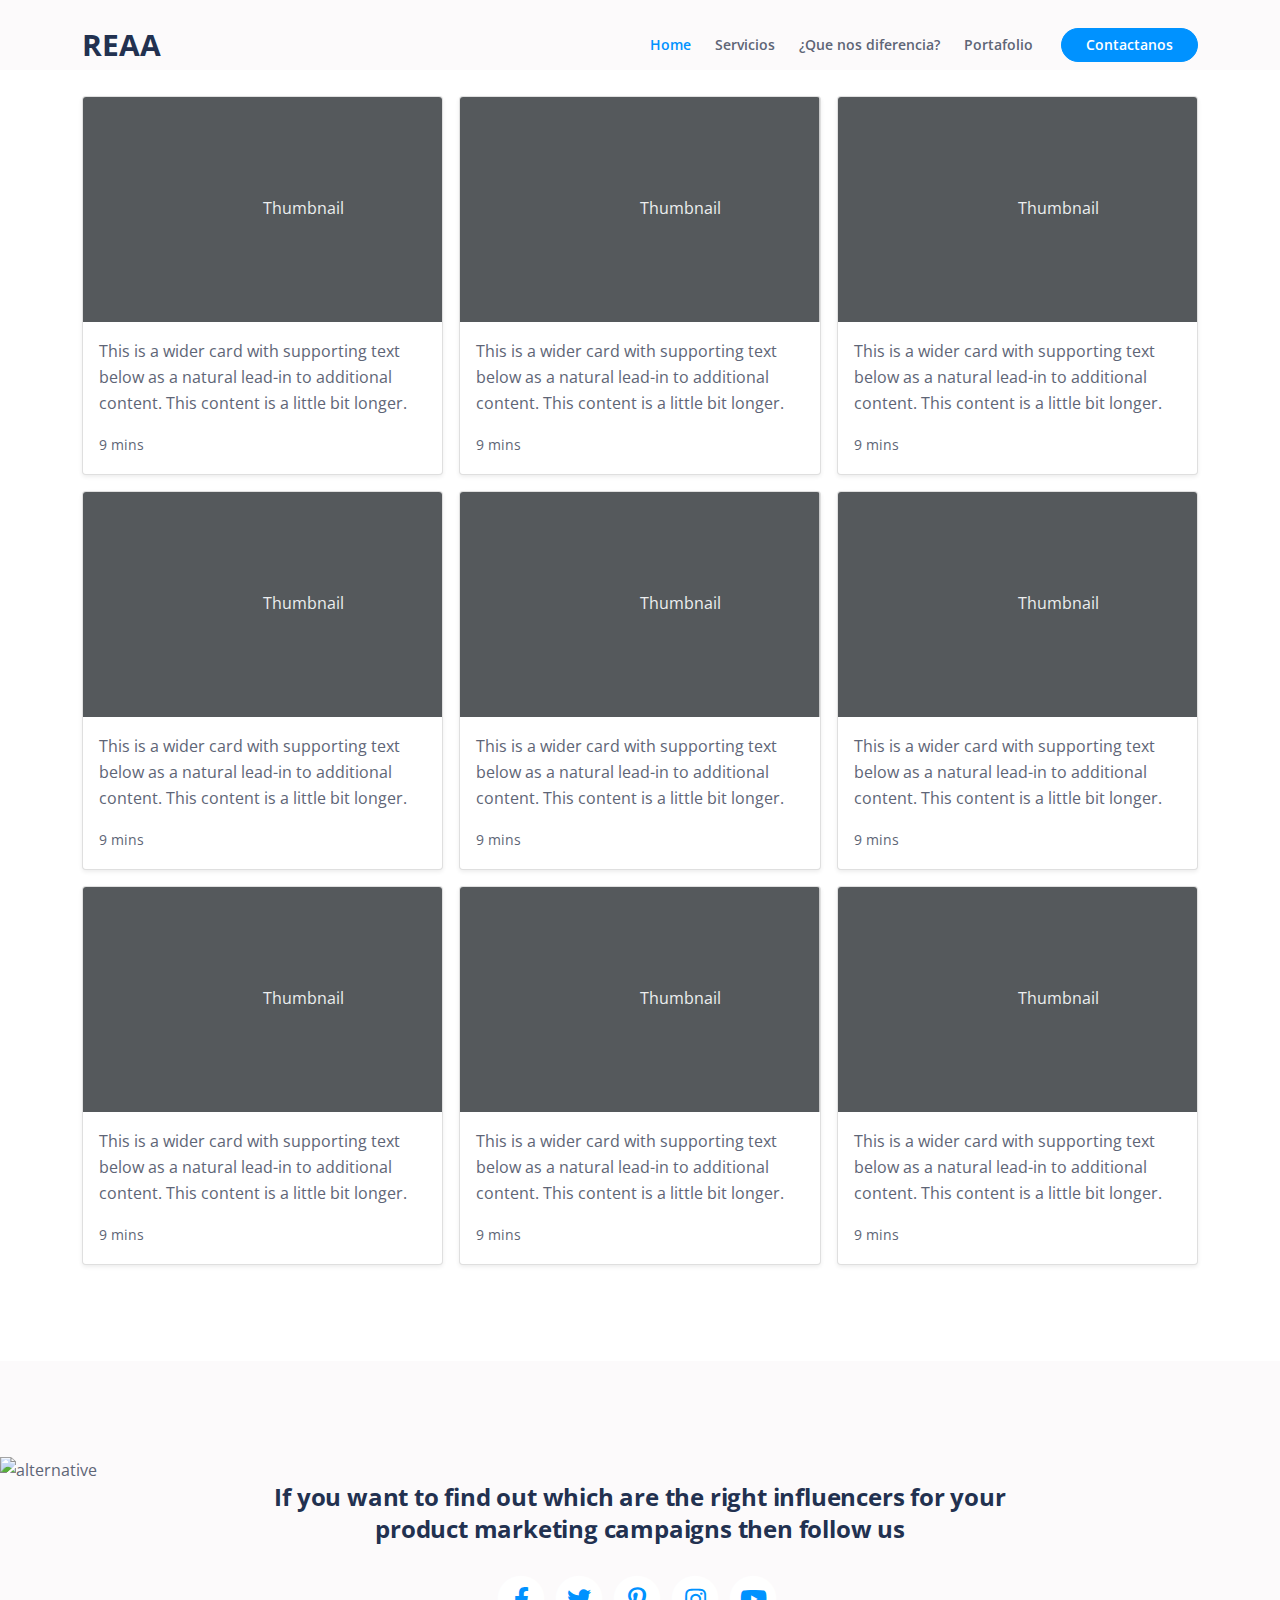
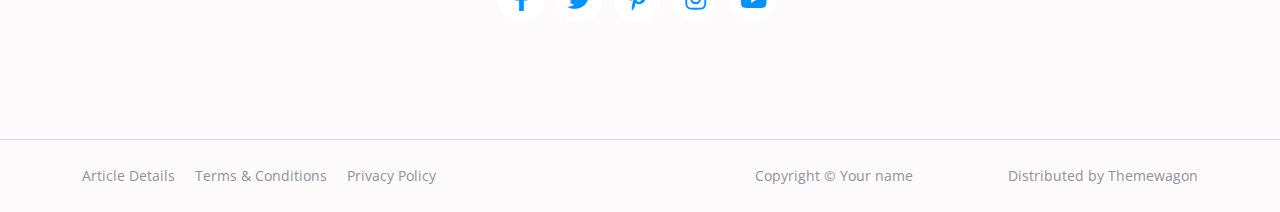
==== portfolio.html @ 1700d458 "Initial commit" ====
<!DOCTYPE html>
<html lang="en">
<head>
    <meta charset="utf-8">
    <meta name="viewport" content="width=device-width, initial-scale=1, shrink-to-fit=no">
    
    <!-- SEO Meta Tags -->
    <meta name="description" content="Your description">
    <meta name="author" content="Your name">

    <!-- OG Meta Tags to improve the way the post looks when you share the page on Facebook, Twitter, LinkedIn -->
	<meta property="og:site_name" content="" /> <!-- website name -->
	<meta property="og:site" content="" /> <!-- website link -->
	<meta property="og:title" content=""/> <!-- title shown in the actual shared post -->
	<meta property="og:description" content="" /> <!-- description shown in the actual shared post -->
	<meta property="og:image" content="" /> <!-- image link, make sure it's jpg -->
	<meta property="og:url" content="" /> <!-- where do you want your post to link to -->
	<meta name="twitter:card" content="summary_large_image"> <!-- to have large image post format in Twitter -->

    <!-- Webpage Title -->
    <title>Article Details - Nubis</title>
    
    <!-- Styles -->
    <link href="https://fonts.googleapis.com/css2?family=Open+Sans:ital,wght@0,400;0,600;0,700;1,400&display=swap" rel="stylesheet">
    <link href="css/bootstrap.min.css" rel="stylesheet">
    <link href="css/fontawesome-all.min.css" rel="stylesheet">
    <link href="css/swiper.css" rel="stylesheet">
	<link href="css/styles.css" rel="stylesheet">
	
	<!-- Favicon  -->
    <link rel="icon" href="images/favicon.png">
</head>
<body>
    
    <!-- Navigation -->
    <nav id="navbarExample" class="navbar navbar-expand-lg fixed-top navbar-light" aria-label="Main navigation">
        <div class="container">

            <!-- Image Logo -->
            <!-- <a class="navbar-brand logo-image" href="index.html"><img src="images/logo.svg" alt="alternative"></a> -->

            <!-- Text Logo - Use this if you don't have a graphic logo -->
             <a class="navbar-brand logo-text" href="index.html">REAA</a> 

            <button class="navbar-toggler p-0 border-0" type="button" id="navbarSideCollapse" aria-label="Toggle navigation">
                <span class="navbar-toggler-icon"></span>
            </button>

            <div class="navbar-collapse offcanvas-collapse" id="navbarsExampleDefault">
                <ul class="navbar-nav ms-auto navbar-nav-scroll">
                    <li class="nav-item">
                        <a class="nav-link active" aria-current="page" href="index.html">Home</a>
                    </li>
                    <li class="nav-item">
                        <a class="nav-link" href="index.html#services">Servicios</a>
                    </li>
                    <li class="nav-item">
                        <a class="nav-link" href="index.html#details">¿Que nos diferencia?</a>
                    </li>
                    <li class="nav-item">
                        <a class="nav-link" href="index.html#features">Portafolio</a>
                    </li>
                    <li class="nav-item dropdown">
                           <!--
                        <a class="nav-link dropdown-toggle" href="#" id="dropdown01" data-bs-toggle="dropdown" aria-expanded="false">Drop</a>
                     
                        <ul class="dropdown-menu" aria-labelledby="dropdown01">
                            <li><a class="dropdown-item" href="article.html">Article Details</a></li>
                            <li><div class="dropdown-divider"></div></li>
                            <li><a class="dropdown-item" href="terms.html">Terms Conditions</a></li>
                            <li><div class="dropdown-divider"></div></li>
                            <li><a class="dropdown-item" href="privacy.html">Privacy Policy</a></li>
                        </ul>
                    -->
                    </li>
                </ul>
                <span class="nav-item">
                    <a class="btn-solid-sm" href="index.html#contact">Contactanos</a>
                </span>
            </div> <!-- end of navbar-collapse -->
        </div> <!-- end of container -->
    </nav> <!-- end of navbar -->
    <!-- end of navigation -->

    <!-- Album Portfolio-->

    <div class="album py-5 my-5 bg-body-tertiary ">
        <div class="container">
    
          <div class="row row-cols-1 row-cols-sm-2 row-cols-md-3 g-3">
            <div class="col">
              <div class="card shadow-sm">
                <svg class="bd-placeholder-img card-img-top" width="100%" height="225" src="" role="img" aria-label="Placeholder: Thumbnail" preserveAspectRatio="xMidYMid slice" focusable="false"><title>Placeholder</title><rect width="100%" height="100%" fill="#55595c"></rect><text x="50%" y="50%" fill="#eceeef" dy=".3em">Thumbnail</text></svg>
                <div class="card-body">
                  <p class="card-text">This is a wider card with supporting text below as a natural lead-in to additional content. This content is a little bit longer.</p>
                  <div class="d-flex justify-content-between align-items-center">
                    <small class="text-body-secondary">9 mins</small>
                  </div>
                </div>
              </div>
            </div>
            <div class="col">
              <div class="card shadow-sm">
                <svg class="bd-placeholder-img card-img-top" width="100%" height="225" xmlns="http://www.w3.org/2000/svg" role="img" aria-label="Placeholder: Thumbnail" preserveAspectRatio="xMidYMid slice" focusable="false"><title>Placeholder</title><rect width="100%" height="100%" fill="#55595c"></rect><text x="50%" y="50%" fill="#eceeef" dy=".3em">Thumbnail</text></svg>
                <div class="card-body">
                  <p class="card-text">This is a wider card with supporting text below as a natural lead-in to additional content. This content is a little bit longer.</p>
                  <div class="d-flex justify-content-between align-items-center">
                 
                    <small class="text-body-secondary">9 mins</small>
                  </div>
                </div>
              </div>
            </div>
            <div class="col">
              <div class="card shadow-sm">
                <svg class="bd-placeholder-img card-img-top" width="100%" height="225" xmlns="http://www.w3.org/2000/svg" role="img" aria-label="Placeholder: Thumbnail" preserveAspectRatio="xMidYMid slice" focusable="false"><title>Placeholder</title><rect width="100%" height="100%" fill="#55595c"></rect><text x="50%" y="50%" fill="#eceeef" dy=".3em">Thumbnail</text></svg>
                <div class="card-body">
                  <p class="card-text">This is a wider card with supporting text below as a natural lead-in to additional content. This content is a little bit longer.</p>
                  <div class="d-flex justify-content-between align-items-center">
                 
                    <small class="text-body-secondary">9 mins</small>
                  </div>
                </div>
              </div>
            </div>
    
            <div class="col">
              <div class="card shadow-sm">
                <svg class="bd-placeholder-img card-img-top" width="100%" height="225" xmlns="http://www.w3.org/2000/svg" role="img" aria-label="Placeholder: Thumbnail" preserveAspectRatio="xMidYMid slice" focusable="false"><title>Placeholder</title><rect width="100%" height="100%" fill="#55595c"></rect><text x="50%" y="50%" fill="#eceeef" dy=".3em">Thumbnail</text></svg>
                <div class="card-body">
                  <p class="card-text">This is a wider card with supporting text below as a natural lead-in to additional content. This content is a little bit longer.</p>
                  <div class="d-flex justify-content-between align-items-center">
                   
                    <small class="text-body-secondary">9 mins</small>
                  </div>
                </div>
              </div>
            </div>
            <div class="col">
              <div class="card shadow-sm">
                <svg class="bd-placeholder-img card-img-top" width="100%" height="225" xmlns="http://www.w3.org/2000/svg" role="img" aria-label="Placeholder: Thumbnail" preserveAspectRatio="xMidYMid slice" focusable="false"><title>Placeholder</title><rect width="100%" height="100%" fill="#55595c"></rect><text x="50%" y="50%" fill="#eceeef" dy=".3em">Thumbnail</text></svg>
                <div class="card-body">
                  <p class="card-text">This is a wider card with supporting text below as a natural lead-in to additional content. This content is a little bit longer.</p>
                  <div class="d-flex justify-content-between align-items-center">
                   
                    <small class="text-body-secondary">9 mins</small>
                  </div>
                </div>
              </div>
            </div>
            <div class="col">
              <div class="card shadow-sm">
                <svg class="bd-placeholder-img card-img-top" width="100%" height="225" xmlns="http://www.w3.org/2000/svg" role="img" aria-label="Placeholder: Thumbnail" preserveAspectRatio="xMidYMid slice" focusable="false"><title>Placeholder</title><rect width="100%" height="100%" fill="#55595c"></rect><text x="50%" y="50%" fill="#eceeef" dy=".3em">Thumbnail</text></svg>
                <div class="card-body">
                  <p class="card-text">This is a wider card with supporting text below as a natural lead-in to additional content. This content is a little bit longer.</p>
                  <div class="d-flex justify-content-between align-items-center">
                  
                    <small class="text-body-secondary">9 mins</small>
                  </div>
                </div>
              </div>
            </div>
    
            <div class="col">
              <div class="card shadow-sm">
                <svg class="bd-placeholder-img card-img-top" width="100%" height="225" xmlns="http://www.w3.org/2000/svg" role="img" aria-label="Placeholder: Thumbnail" preserveAspectRatio="xMidYMid slice" focusable="false"><title>Placeholder</title><rect width="100%" height="100%" fill="#55595c"></rect><text x="50%" y="50%" fill="#eceeef" dy=".3em">Thumbnail</text></svg>
                <div class="card-body">
                  <p class="card-text">This is a wider card with supporting text below as a natural lead-in to additional content. This content is a little bit longer.</p>
                  <div class="d-flex justify-content-between align-items-center">
                   
                    <small class="text-body-secondary">9 mins</small>
                  </div>
                </div>
              </div>
            </div>
            <div class="col">
              <div class="card shadow-sm">
                <svg class="bd-placeholder-img card-img-top" width="100%" height="225" xmlns="http://www.w3.org/2000/svg" role="img" aria-label="Placeholder: Thumbnail" preserveAspectRatio="xMidYMid slice" focusable="false"><title>Placeholder</title><rect width="100%" height="100%" fill="#55595c"></rect><text x="50%" y="50%" fill="#eceeef" dy=".3em">Thumbnail</text></svg>
                <div class="card-body">
                  <p class="card-text">This is a wider card with supporting text below as a natural lead-in to additional content. This content is a little bit longer.</p>
                  <div class="d-flex justify-content-between align-items-center">
                   
                    <small class="text-body-secondary">9 mins</small>
                  </div>
                </div>
              </div>
            </div>
            <div class="col">
              <div class="card shadow-sm">
                <svg class="bd-placeholder-img card-img-top" width="100%" height="225" xmlns="http://www.w3.org/2000/svg" role="img" aria-label="Placeholder: Thumbnail" preserveAspectRatio="xMidYMid slice" focusable="false"><title>Placeholder</title><rect width="100%" height="100%" fill="#55595c"></rect><text x="50%" y="50%" fill="#eceeef" dy=".3em">Thumbnail</text></svg>
                <div class="card-body">
                  <p class="card-text">This is a wider card with supporting text below as a natural lead-in to additional content. This content is a little bit longer.</p>
                  <div class="d-flex justify-content-between align-items-center">
                   
                    <small class="text-body-secondary">9 mins</small>
                  </div>
                </div>
              </div>
            </div>
          </div>
        </div>
      </div>


    <!-- Footer -->
    <div class="footer bg-gray">
        <img class="decoration-circles" src="images/decoration-circles.png" alt="alternative">
        <div class="container">
            <div class="row">
                <div class="col-lg-12">
                    <h4>If you want to find out which are the right influencers for your product marketing campaigns then follow us</h4>
                    <div class="social-container">
                        <span class="fa-stack">
                            <a href="#your-link">
                                <i class="fas fa-circle fa-stack-2x"></i>
                                <i class="fab fa-facebook-f fa-stack-1x"></i>
                            </a>
                        </span>
                        <span class="fa-stack">
                            <a href="#your-link">
                                <i class="fas fa-circle fa-stack-2x"></i>
                                <i class="fab fa-twitter fa-stack-1x"></i>
                            </a>
                        </span>
                        <span class="fa-stack">
                            <a href="#your-link">
                                <i class="fas fa-circle fa-stack-2x"></i>
                                <i class="fab fa-pinterest-p fa-stack-1x"></i>
                            </a>
                        </span>
                        <span class="fa-stack">
                            <a href="#your-link">
                                <i class="fas fa-circle fa-stack-2x"></i>
                                <i class="fab fa-instagram fa-stack-1x"></i>
                            </a>
                        </span>
                        <span class="fa-stack">
                            <a href="#your-link">
                                <i class="fas fa-circle fa-stack-2x"></i>
                                <i class="fab fa-youtube fa-stack-1x"></i>
                            </a>
                        </span>
                    </div> <!-- end of social-container -->
                </div> <!-- end of col -->
            </div> <!-- end of row -->
        </div> <!-- end of container -->
    </div> <!-- end of footer -->  
    <!-- end of footer -->


    <!-- Copyright -->
    <div class="copyright bg-gray">
        <div class="container">
            <div class="row">
                <div class="col-lg-6 col-md-12 col-sm-12">
                    <ul class="list-unstyled li-space-lg p-small">
                        <li><a href="article.html">Article Details</a></li>
                        <li><a href="terms.html">Terms & Conditions</a></li>
                        <li><a href="privacy.html">Privacy Policy</a></li>
                    </ul>
                </div> <!-- end of col -->
                <div class="col-lg-3 col-md-12 col-sm-12">
                    <p class="p-small statement">Copyright © <a href="#">Your name</a></p>
                </div> <!-- end of col -->

                <div class="col-lg-3 col-md-12 col-sm-12">
                    <p class="p-small statement">Distributed by <a href="https://themewagon.com/" target="_blank">Themewagon</a></p>
                </div> <!-- end of col -->
            </div> <!-- enf of row -->
        </div> <!-- end of container -->
    </div> <!-- end of copyright --> 
    <!-- end of copyright -->
    

    <!-- Back To Top Button -->
    <button onclick="topFunction()" id="myBtn">
        <img src="images/up-arrow.png" alt="alternative">
    </button>
    <!-- end of back to top button -->
    	
    <!-- Scripts -->
    <script src="js/bootstrap.min.js"></script> <!-- Bootstrap framework -->
    <script src="js/swiper.min.js"></script> <!-- Swiper for image and text sliders -->
    <script src="js/scripts.js"></script> <!-- Custom scripts -->
</body>
</html>
---- css/styles.css ----
/* Description: Master CSS file */

/*****************************************
Table Of Contents:
- General Styles
- Navigation
- Header
- Services
- Details 1
- Details 2
- Features
- Testimonials
- Customers
- Invitation
- Contact
- Footer
- Copyright
- Back To Top Button
- Extra Pages
- Media Queries
******************************************/

/*****************************************
Colors:
- Backgrounds - light gray #fcfafb
- Buttons, icons - blue #0092ff
- Buttons, icons - red #ef473d
- Headings text - black #223150
- Body text - dark gray #5e6576
******************************************/


/**************************/
/*     General Styles     */
/**************************/
body,
html {
    width: 100%;
	height: 100%;
}

body, p {
	color: #5e6576; 
	font: 400 1rem/1.625rem "Open Sans", sans-serif;
}

h1 {
	color: #223150;
	font-weight: 700;
	font-size: 2.5rem;
	line-height: 3.25rem;
	letter-spacing: -0.4px;
}

h2 {
	color: #223150;
	font-weight: 700;
	font-size: 2rem;
	line-height: 2.5rem;
	letter-spacing: -0.4px;
}

h3 {
	color: #223150;
	font-weight: 700;
	font-size: 1.75rem;
	line-height: 2.25rem;
	letter-spacing: -0.2px;
}

h4 {
	color: #223150;
	font-weight: 700;
	font-size: 1.5rem;
	line-height: 2rem;
	letter-spacing: -0.2px;
}

h5 {
	color: #223150;
	font-weight: 700;
	font-size: 1.25rem;
	line-height: 1.625rem;
}

h6 {
	color: #223150;
	font-weight: 700;
	font-size: 1rem;
	line-height: 1.375rem;
}

.p-large {
	font-size: 1.125rem;
	line-height: 1.75rem;
}

.p-small {
	font-size: 0.875rem;
	line-height: 1.5rem;
}

.testimonial-text {
	font-style: italic;
}

.testimonial-author {
	font-weight: 700;
	font-size: 1.25rem;
	line-height: 1.75rem;
}

.li-space-lg li {
	margin-bottom: 0.5rem;
}

a {
	color: #5e6576;
	text-decoration: underline;
}

a:hover {
	color: #5e6576;
	text-decoration: underline;
}

.no-line {
	text-decoration: none;
}

.no-line:hover {
	text-decoration: none;
}

.read-more {
	font-weight: 600;
	font-size: 0.875rem;
	line-height: 1.5rem;
}

.read-more .fas {
	margin-left: 0.625rem;
	font-size: 1rem;
	vertical-align: -8%;
}

.blue {
	color: #0092ff;
}

.bg-gray {
	background-color: #fcfafb;
}

.section-title {
	margin-bottom: 0.5rem;
	color: #ef473d;
	font-weight: 600;
	font-size: 0.875rem;
}

.btn-solid-reg {
	display: inline-block;
	padding: 1.375rem 2.25rem 1.375rem 2.25rem;
	border: 1px solid #0092ff;
	border-radius: 30px;
	background-color: #0092ff;
	color: #ffffff;
	font-weight: 600;
	font-size: 0.875rem;
	line-height: 0;
	text-decoration: none;
	transition: all 0.2s;
}

.btn-solid-reg:hover {
	background-color: transparent;
	color: #0092ff; /* needs to stay here because of the color property of a tag */
	text-decoration: none;
}

.btn-solid-lg {
	display: inline-block;
	padding: 1.625rem 2.625rem 1.625rem 2.625rem;
	border: 1px solid #0092ff;
	border-radius: 30px;
	background-color: #0092ff;
	color: #ffffff;
	font-weight: 600;
	font-size: 0.875rem;
	line-height: 0;
	text-decoration: none;
	transition: all 0.2s;
}

.btn-solid-lg:hover {
	background-color: transparent;
	color: #0092ff; /* needs to stay here because of the color property of a tag */
	text-decoration: none;
}

.btn-solid-sm {
	display: inline-block;
	padding: 1rem 1.5rem 1rem 1.5rem;
	border: 1px solid #0092ff;
	border-radius: 30px;
	background-color: #0092ff;
	color: #ffffff;
	font-weight: 600;
	font-size: 0.875rem;
	line-height: 0;
	text-decoration: none;
	transition: all 0.2s;
}

.btn-solid-sm:hover {
	background-color: transparent;
	color: #0092ff; /* needs to stay here because of the color property of a tag */
	text-decoration: none;
}

.btn-outline-reg {
	display: inline-block;
	padding: 1.375rem 2.25rem 1.375rem 2.25rem;
	border: 1px solid #ef473d;
	border-radius: 30px;
	background-color: transparent;
	color: #ef473d;
	font-weight: 600;
	font-size: 0.875rem;
	line-height: 0;
	text-decoration: none;
	transition: all 0.2s;
}

.btn-outline-reg:hover {
	background-color: #ef473d;
	color: #ffffff;
	text-decoration: none;
}

.btn-outline-lg {
	display: inline-block;
	padding: 1.625rem 2.625rem 1.625rem 2.625rem;
	border: 1px solid #ef473d;
	border-radius: 30px;
	background-color: transparent;
	color: #ef473d;
	font-weight: 600;
	font-size: 0.875rem;
	line-height: 0;
	text-decoration: none;
	transition: all 0.2s;
}

.btn-outline-lg:hover {
	background-color: #ef473d;
	color: #ffffff;
	text-decoration: none;
}

.btn-outline-sm {
	display: inline-block;
	padding: 1rem 1.5rem 1rem 1.5rem;
	border: 1px solid #ef473d;
	border-radius: 30px;
	background-color: transparent;
	color: #ef473d;
	font-weight: 600;
	font-size: 0.875rem;
	line-height: 0;
	text-decoration: none;
	transition: all 0.2s;
}

.btn-outline-sm:hover {
	background-color: #ef473d;
	color: #ffffff;
	text-decoration: none;
}

.form-group {
	position: relative;
	margin-bottom: 1.25rem;
}

.form-control-input,
.form-control-textarea {
	width: 100%;
	padding-top: 0.875rem;
	padding-bottom: 0.875rem;
	padding-left: 1.5rem;
	border: 1px solid #cbcbd1;
	border-radius: 8px;
	background-color: #ffffff;
	font-size: 0.875rem;
	line-height: 1.5rem;
	-webkit-appearance: none; /* removes inner shadow on form inputs on ios safari */
}

.form-control-textarea {
	display: block;
	height: 14rem; /* used instead of html rows to normalize height between Chrome and IE/FF */
}

.form-control-input:focus,
.form-control-textarea:focus {
	border: 1px solid #a1a1a1;
	outline: none; /* Removes blue border on focus */
}

.form-control-input:hover,
.form-control-textarea:hover {
	border: 1px solid #a1a1a1;
}

.form-control-submit-button {
	display: inline-block;
	width: 100%;
	height: 3.25rem;
	border: 1px solid #0092ff;
	border-radius: 30px;
	background-color: #0092ff;
	color: #ffffff;
	font-weight: 600;
	font-size: 0.875rem;
	line-height: 0;
	cursor: pointer;
	transition: all 0.2s;
}

.form-control-submit-button:hover {
	border: 1px solid #0092ff;
	background-color: transparent;
	color: #0092ff;
}


/**********************/
/*     Navigation     */
/**********************/
.navbar {
	background-color: #fcfafb;
	font-weight: 600;
	font-size: 0.875rem;
	line-height: 0.875rem;
	box-shadow: 0 1px 6px 0 rgba(0, 0, 0, 0.05);
}

.navbar .navbar-brand {
	padding-top: 0.25rem;
	padding-bottom: 0.25rem;
}

.navbar .logo-image img {
    width: 126px;
	height: 32px;
}

.navbar .logo-text {
	color: #223150;
	font-weight: 700;
	font-size: 1.875rem;
	line-height: 1rem;
	text-decoration: none;
}

.offcanvas-collapse {
	position: fixed;
	top: 3.25rem; /* adjusts the height between the top of the page and the offcanvas menu */
	bottom: 0;
	left: 100%;
	width: 100%;
	padding-right: 1rem;
	padding-left: 1rem;
	overflow-y: auto;
	visibility: hidden;
	background-color: #fcfafb;
	transition: visibility .3s ease-in-out, -webkit-transform .3s ease-in-out;
	transition: transform .3s ease-in-out, visibility .3s ease-in-out;
	transition: transform .3s ease-in-out, visibility .3s ease-in-out, -webkit-transform .3s ease-in-out;
}

.offcanvas-collapse.open {
	visibility: visible;
	-webkit-transform: translateX(-100%);
	transform: translateX(-100%);
}

.navbar .navbar-nav {
	margin-top: 0.75rem;
	margin-bottom: 0.5rem;
}

.navbar .nav-item .nav-link {
	padding-top: 0.625rem;
	padding-bottom: 0.625rem;
	color: #5e6576;
	text-decoration: none;
	transition: all 0.2s ease;
}

.navbar .nav-item.dropdown.show .nav-link,
.navbar .nav-item .nav-link:hover,
.navbar .nav-item .nav-link.active {
	color: #0092ff;
}

/* Dropdown Menu */
.navbar .dropdown .dropdown-menu {
	animation: fadeDropdown 0.2s; /* required for the fade animation */
}

@keyframes fadeDropdown {
    0% {
        opacity: 0;
    }

    100% {
        opacity: 1;
	}
}

.navbar .dropdown-menu {
	margin-top: 0.25rem;
	margin-bottom: 0.25rem;
	border: none;
	background-color: #fcfafb;
}

.navbar .dropdown-item {
	padding-top: 0.625rem;
	padding-bottom: 0.625rem;
	color: #5e6576;
	font-weight: 600;
	font-size: 0.875rem;
	line-height: 0.875rem;
	text-decoration: none;
}

.navbar .dropdown-item:hover {
	background-color: #fcfafb;
	color: #0092ff;
}

.navbar .dropdown-divider {
	width: 100%;
	height: 1px;
	margin: 0.5rem auto 0.5rem auto;
	border: none;
	background-color: #d1d1d1;
}
/* end of dropdown menu */

.navbar .navbar-toggler {
	padding: 0;
	border: none;
	font-size: 1.25rem;
}


/******************/
/*     Header     */
/******************/
.header {
	padding-top: 8rem;
	padding-bottom: 4em;
	background: url('../images/header-background.jpg') center center no-repeat;
	background-size: cover;
	text-align: center;
}

.header .h1-large {
	margin-bottom: 1.75rem;
}

.header .p-large {
	margin-bottom: 2.25rem;
}

.header .image-container {
	margin-top: 5rem;
}


/********************/
/*     Services     */
/********************/
.cards-1 {
	padding-top: 5rem;
	padding-bottom: 2.25em;
}

.cards-1 h2 {
	margin-bottom: 3.5rem;
}

.cards-1 .card {
	margin-bottom: 5rem;
	border: none;
	background-color: transparent;
}

.cards-1 .card-icon {
	width: 66px;
	height: 66px;
	margin-bottom: 1.875rem;
	border-radius: 8px;
	background-color: #ddedfb;
	text-align: center;
}

.cards-1 .card-icon .fas,
.cards-1 .card-icon .far {
	color: #0092ff;
	font-size: 2rem;
	line-height: 66px;
}

.cards-1 .card-icon.red {
	background-color: #fbe4e4;
}

.cards-1 .card-icon.red .fas,
.cards-1 .card-icon.red .far {
	color: #ef473d;
}

.cards-1 .card-icon.green {
	background-color: #e0f4ea;
}

.cards-1 .card-icon.green .fas,
.cards-1 .card-icon.green .far {
	color: #16c66d;
}

.cards-1 .card-body {
	padding: 0;
}

.cards-1 .card-title {
	margin-bottom: 1.125rem;
}

.cards-1 .card-body p {
	margin-bottom: 1.125rem;
}

.cards-1 .read-more {
	color: #223150;
}

.cards-1 .read-more .fas {
	color: #223150;
}


/*********************/
/*     Details 1     */
/*********************/
.basic-1 {
	padding-top: 2.25rem;
	padding-bottom: 4.75rem;
	background: linear-gradient(rgb(252, 250, 251), rgb(255, 255, 255));
}

.basic-1 .image-container {
	margin-bottom: 4rem;
}

.basic-1 h2 {
	margin-bottom: 1.75rem;
}

.basic-1 p {
	margin-bottom: 2rem;
}


/*********************/
/*     Details 2     */
/*********************/
.basic-2 {
	padding-top: 4.5rem;
	padding-bottom: 9.5rem;
	background: url('../images/details-2-background.jpg') center center no-repeat;
	background-size: cover;
}

.basic-2 .text-container {
	margin-bottom: 4rem;
}

.basic-2 h2 {
	margin-bottom: 1.75rem;
}

.basic-2 p {
	margin-bottom: 2rem;
}


/********************/
/*     Features     */
/********************/
.accordion-1 {
	padding-top: 9.25rem;
	padding-bottom: 9.75rem;
	background: url('../images/features-background.jpg') center center no-repeat;
	background-size: cover;
}

.accordion-1 .h2-heading {
	margin-bottom: 1rem;
	color: #ffffff;
	text-align: center;
}

.accordion-1 .p-heading {
	margin-bottom: 4rem;
	color: #ffffff;
	text-align: center;
}

.accordion-1 .accordion {
	margin-bottom: 5rem;
}

.accordion-1 .accordion-item {
	margin-bottom: 2.5rem;
	border: none;
	border-radius: 0;
	background-color: transparent;
}

.accordion-1 .accordion-item:last-of-type {
	margin-bottom: 0;
}

.accordion-1 .accordion-icon {
	position: absolute;
	width: 44px;
	height: 44px;
	border-radius: 4px;
	text-align: center;
	background-color: #14be9f;
}

.accordion-1 .accordion-icon.blue {
	background-color: #1d79fb;
}

.accordion-1 .accordion-icon.purple {
	background-color: #dc63ff;
}

.accordion-1 .accordion-icon.orange {
	background-color: #ff6c02;
}

.accordion-1 .accordion-icon .fas {
	color: #ffffff;
	font-size: 1.25rem;
	line-height: 44px;
}

.accordion-1 .accordion-header {
	margin-left: 4.125rem;
	padding: 0.5rem 0 0.5rem 0;
	border: none;
	background-color: transparent;
}

.accordion-1 .accordion-header button {
	padding: 0;
	border: none;
	background-color: transparent;
	color: #ffffff;
	box-shadow: none;
	font-weight: 700;
	font-size: 1.25rem;
	line-height: 1.625rem;
	letter-spacing: -0.4px;
	text-align: left;
}

.accordion-1 .accordion-header button:after {
	display: none;
}

.accordion-1 .accordion-body {
	margin-left: 4.125rem;
	padding: 0.375rem 0 0 0;
	color: #ffffff;
}


/************************/
/*     Testimonials     */
/************************/
.cards-2 {
	padding-top: 9.5rem;
	padding-bottom: 2.25rem;
	text-align: center;
}

.cards-2 .h2-heading {
	margin-bottom: 3.75rem;
}

.cards-2 .card {
	position: relative;
	margin-bottom: 5rem;
	border-radius: 10px;
	box-shadow: 0 4px 20px -1px rgba(0, 0, 0, 0.1);
}

.cards-2 .card .quotes {
	position: absolute;
	top: -15px;
	right: 0;
	left: 0;
	width: 48px;
	margin-right: auto;
	margin-left: auto;
}

.cards-2 .card-body {
	padding: 3.5rem 2rem 3.125rem 2rem;
}

.cards-2 .testimonial-author {
	margin-bottom: 0.125rem;
	color: #223150;
}

.cards-2 .occupation {
	font-size: 0.875rem;
	line-height: 1.5rem;
}

.cards-2 .card .gradient-floor {
	position: absolute;
	bottom: 0;
	left: 0;
	height: 10px;
	width: 100%;
	border-bottom-left-radius: 10px;
	border-bottom-right-radius: 10px;
}

.cards-2 .card .gradient-floor.red-to-blue {
	background: linear-gradient(to right, #ef3d91, #0092ff);
}

.cards-2 .card .gradient-floor.blue-to-purple {
	background: linear-gradient(to right, #0092ff, #637eff);
}

.cards-2 .card .gradient-floor.purple-to-green {
	background: linear-gradient(to right, #637eff, #16c66d);
}


/********************/
/*    Customers     */
/********************/
.slider-1 {
	padding-top: 2rem;
	padding-bottom: 3.75rem;
	background: linear-gradient(rgb(252, 250, 251), rgb(255, 255, 255));
	text-align: center;
}

.slider-1 h4 {
	margin-bottom: 0.25rem;
}

.slider-1 .section-divider {
	margin-bottom: 1rem;
}

.slider-1 .slider-container {
	margin-bottom: 0.5rem;
	padding: 1rem 0;
}


/**********************/
/*     Invitation     */
/**********************/
.basic-3 {
	padding-top: 4rem;
	background-size: cover;
	text-align: center;
}

.basic-3 .text-container {
	padding: 5rem 1.5rem 5.5rem 1.5rem;
	border-radius: 28px;
	background: url('../images/invitation-background.jpg') center center no-repeat;
	background-size: cover;
}

.basic-3 h2 {
	margin-bottom: 1rem;
	color: #ffffff;
}

.basic-3 .p-large {
	margin-bottom: 2.75rem;
	color: #ffffff;
}

.basic-3 .btn-solid-lg {
	border-color: #16c66d;
	background-color: #16c66d;
}

.basic-3 .btn-solid-lg:hover {
	border-color: #ffffff;
	background-color: transparent;
	color: #ffffff;
}


/*******************/
/*     Contact     */
/*******************/
.form-1 {
	padding-top: 9.5rem;
	padding-bottom: 8.75rem;
}

.form-1 .text-container {
	margin-bottom: 4rem;
}

.form-1 .section-divider {
	margin-bottom: 1rem;
}

.form-1 h2 {
	margin-bottom: 1.75rem;
}

.form-1 .list-unstyled .fas {
	font-size: 0.375rem;
	line-height: 1.625rem;
}

.form-1 .list-unstyled .flex-grow-1 {
	margin-left: 0.5rem;
}


/******************/
/*     Footer     */
/******************/
.footer {
	position: relative;
	padding-top: 7.5rem;
	padding-bottom: 6rem;
	text-align: center;
}

.footer .decoration-circles {
	position: absolute;
	top: 96px;
	left: -60px;
}

.footer div[class*="col"] {  
	/* selects all elements which have classes starting with col */
	/* needed so that the absolute positioned decoration stays behind */
	position: relative;
}

.footer a {
	color: #223150;
	text-decoration: none;
}

.footer h4 {
	margin-bottom: 1.875rem;
}

.footer .fa-stack {
	width: 2em;
	margin-bottom: 1.25rem;
	margin-right: 0.375rem;
	font-size: 1.5rem;
}

.footer .fa-stack .fa-stack-1x {
    color: #0092ff;
	transition: all 0.2s ease;
}

.footer .fa-stack .fa-stack-2x {
	color: #ffffff;
	transition: all 0.2s ease;
}

.footer .fa-stack:hover .fa-stack-1x {
	color: #ffffff;
}

.footer .fa-stack:hover .fa-stack-2x {
    color: #0092ff;
}


/*********************/
/*     Copyright     */
/*********************/
.copyright {
	padding-top: 1.5rem;
	border-top: 1px solid #d0dae2;
	text-align: center;
}

.copyright a {
	text-decoration: none;
}

.copyright .list-unstyled,
.copyright .statement {
	opacity: 0.7;
}


/******************************/
/*     Back To Top Button     */
/******************************/
#myBtn {
	position: fixed; 
  	z-index: 99; 
	bottom: 20px; 
	right: 20px; 
	display: none; 
	width: 52px;
	height: 52px;
	border: none; 
	border-radius: 50%; 
	outline: none; 
	background-color: #44434a; 
	cursor: pointer; 
}

#myBtn:hover {
	background-color: #1d1d21;
}

#myBtn img {
	margin-bottom: 0.25rem;
	width: 18px;
}


/***********************/
/*     Extra Pages     */
/***********************/
.ex-header {
	padding-top: 9rem;
	padding-bottom: 5rem;
	background-color: #fcfafb;
}

.ex-basic-1 .list-unstyled .fas {
	font-size: 0.375rem;
	line-height: 1.625rem;
}

.ex-basic-1 .list-unstyled .flex-grow-1 {
	margin-left: 0.5rem;
}

.ex-basic-1 .text-box {
	padding: 1.25rem 1.25rem 0.5rem 1.25rem;
	background-color: #fcfafb;
}

.ex-cards-1 .card {
	border: none;
	background-color: transparent;
}

.ex-cards-1 .card .fa-stack {
	width: 2em;
	font-size: 1.125rem;
}

.ex-cards-1 .card .fa-stack-2x {
	color: #0092ff;
}

.ex-cards-1 .card .fa-stack-1x {
	width: 2em;
	color: #ffffff;
	font-weight: 700;
	line-height: 2.125rem;
}

.ex-cards-1 .card .list-unstyled .flex-grow-1 {
	margin-left: 2.25rem;
}

.ex-cards-1 .card .list-unstyled .flex-grow-1 h5 {
	margin-top: 0.125rem;
	margin-bottom: 0.5rem;
}


/*************************/
/*     Media Queries     */
/*************************/	
/* Min-width 768px */
@media (min-width: 768px) {

	/* Header */
	.header {
		padding-top: 9rem;
		padding-bottom: 5em;
	}

	.header .h1-large {
		font-size: 3.25rem;
		line-height: 3.75rem;
	}
	/* end of header */


	/* Statistics */
	.counter .counter-cell {
		display: inline-block;
		margin-right: 1.5rem;
		margin-left: 1.5rem;
		vertical-align: top;
	}
	/* end of statistics */


	/* Extra Pages */
	.ex-basic-1 .text-box {
		padding: 1.75rem 2rem 0.875rem 2rem;
	}
	/* end of extra pages */
}
/* end of min-width 768px */


/* Min-width 992px */
@media (min-width: 992px) {
	
	/* General Styles */
	.h2-heading {
		width: 35.25rem;
		margin-right: auto;
		margin-left: auto;
	}

	.p-heading {
		width: 46rem;
		margin-right: auto;
		margin-left: auto;
	}
	/* end of general styles */


	/* Navigation */
	.navbar {
		padding-top: 1.75rem;
		background-color: #fcfafb;
		box-shadow: none;
		transition: all 0.2s;
	}

	.navbar.top-nav-collapse {
		padding-top: 0.5rem;
		padding-bottom: 0.5rem;
		background-color: #fcfafb;
		box-shadow: 0 3px 6px 0 rgba(0, 0, 0, 0.05);
	}

	.offcanvas-collapse {
		position: static;
		top: auto;
		bottom: auto;
		left: auto;
		width: auto;
		padding-right: 0;
		padding-left: 0;
		background-color: transparent;
		overflow-y: visible;
		visibility: visible;
	}

	.offcanvas-collapse.open {
		-webkit-transform: none;
		transform: none;
	}

	.navbar .navbar-nav {
		margin-top: 0;
		margin-bottom: 0;
	}
	
	.navbar .nav-item .nav-link {
		padding-right: 0.75rem;
		padding-left: 0.75rem;
	}

	.navbar .dropdown-menu {
		padding-top: 0.75rem;
		padding-bottom: 0.75rem;
		box-shadow: 0 3px 3px 1px rgba(0, 0, 0, 0.08);
	}

	.navbar .dropdown-divider {
		width: 90%;
	}

	.navbar .nav-item .btn-solid-sm {
		margin-top: 0;
		margin-left: 1rem;
	}
	/* end of navigation */


	/* Header */
	.header {
		text-align: left;
	}

	.header .text-container {
		margin-top: 4rem;
	}

	.header .image-container {
		margin-top: 0;
	}

	.header .btn-solid-lg,
	.header .btn-outline-lg {
		margin-right: 0;
		margin-left: 0;
	}
	
	.header .btn-solid-lg {
		margin-right: 0.5rem;
	}
	/* end of header */


	/* Services */
	.cards-1 .card {
		display: inline-block;
		width: 286px;
		vertical-align: top;
	}
	
	.cards-1 .card:nth-of-type(3n+2) {
		margin-right: 2rem;
		margin-left: 2rem;
	}
	/* end of services */


	/* Details 1 */
	.basic-1 .image-container {
		margin-bottom: 0;
	}

	.basic-1 .text-container {
		margin-top: 2rem;
	}
	/* end of details 1 */
	
	
	/* Details 2 */
	.basic-2 .text-container {
		margin-top: 3rem;
		margin-bottom: 0;
	}
	/* end of details 2 */


	/* Testimonials */
	.cards-2 .card {
		display: inline-block;
		width: 298px;
		vertical-align: top;
	}
	
	.cards-2 .card:nth-of-type(3n+2) {
		margin-right: 1rem;
		margin-left: 1rem;
	}
	/* end of testimonials */


	/* Invitation */
	.basic-3 .text-container {
		padding-top: 6rem;
		padding-bottom: 6rem;
	}

	.basic-3 h2 {
		width: 42rem;
		margin-right: auto;
		margin-left: auto;
	}

	.basic-3 .p-large {
		width: 35rem;
		margin-right: auto;
		margin-left: auto;
	}
	/* end of invitation */


	/* Footer */
	.footer h4 {
		width: 46rem;
		margin-right: auto;
		margin-left: auto;
	}
	/* end of footer */


	/* Copyright */
	.copyright {
		text-align: left;
	}

	.copyright .list-unstyled li {
		display: inline-block;
		margin-right: 1rem;
	}

	.copyright .statement {
		text-align: right;
	}
	/* end of copyright */


	/* Extra Pages */
	.ex-cards-1 .card {
		display: inline-block;
		width: 296px;
		vertical-align: top;
	}

	.ex-cards-1 .card:nth-of-type(3n+2) {
		margin-right: 1rem;
		margin-left: 1rem;
	}
	/* end of extra pages */
}
/* end of min-width 992px */


/* Min-width 1200px */
@media (min-width: 1200px) {
	
	/* General Styles */
	.container {
		max-width: 1140px;
	}
	/* end of general styles */
	

	/* Header */
	.header {
		overflow: hidden;
		padding-top: 20.25rem;
		padding-bottom: 15rem;
	}

	.header .text-container {
		margin-top: 0;
	}

	.header .image-container {
		position: relative;
	}
	
	.header .image-container img {
		position: absolute;
		bottom: -520px;
		left: 60px;
		max-width: none;
	}
	/* end of header */


	/* Services */
	.cards-1 .card {
		width: 310px;
	}
	
	.cards-1 .card:nth-of-type(3n+2) {
		margin-right: 5.5rem;
		margin-left: 5.5rem;
	}
	/* end of services */


	/* Details 1 */
	.basic-1 .text-container {
		margin-top: 5rem;
		margin-left: 2.75rem;
	}
	/* end of details 1 */


	/* Details 2 */
	.basic-2 .text-container {
		margin-top: 6rem;
		margin-right: 3rem;
	}

	.basic-2 .image-container {
		text-align: right;
	}
	/* end of details 2 */


	/* Features */
	.accordion-1 .accordion {
		margin-bottom: 0;
	}

	.accordion-1 .image-container {
		text-align: right;
	}
	/* end of features */


	/* Testimonials */
	.cards-2 .card {
		width: 356px;
	}
	
	.cards-2 .card:nth-of-type(3n+2) {
		margin-right: 1.125rem;
		margin-left: 1.125rem;
	}
	/* end of testimonials */


	/* Invitation */
	.basic-3 .text-container {
		padding-top: 8rem;
		padding-bottom: 8.5rem;
	}
	/* end of invitation */


	/* Contact */
	.form-1 .text-container {
		margin-top: 1.5rem;
		margin-right: 2.75rem;
	}
	
	.form-1 form {
		margin-left: 2.75rem;
	}
	/* end of contact */


	/* Footer */
	.footer .decoration-circles {
		left: 0;
	}
	/* end of footer */


	/* Extra Pages */
	.ex-cards-1 .card {
		width: 336px;
	}

	.ex-cards-1 .card:nth-of-type(3n+2) {
		margin-right: 2.875rem;
		margin-left: 2.875rem;
	}
	/* end of extra pages */
}
/* end of min-width 1200px */
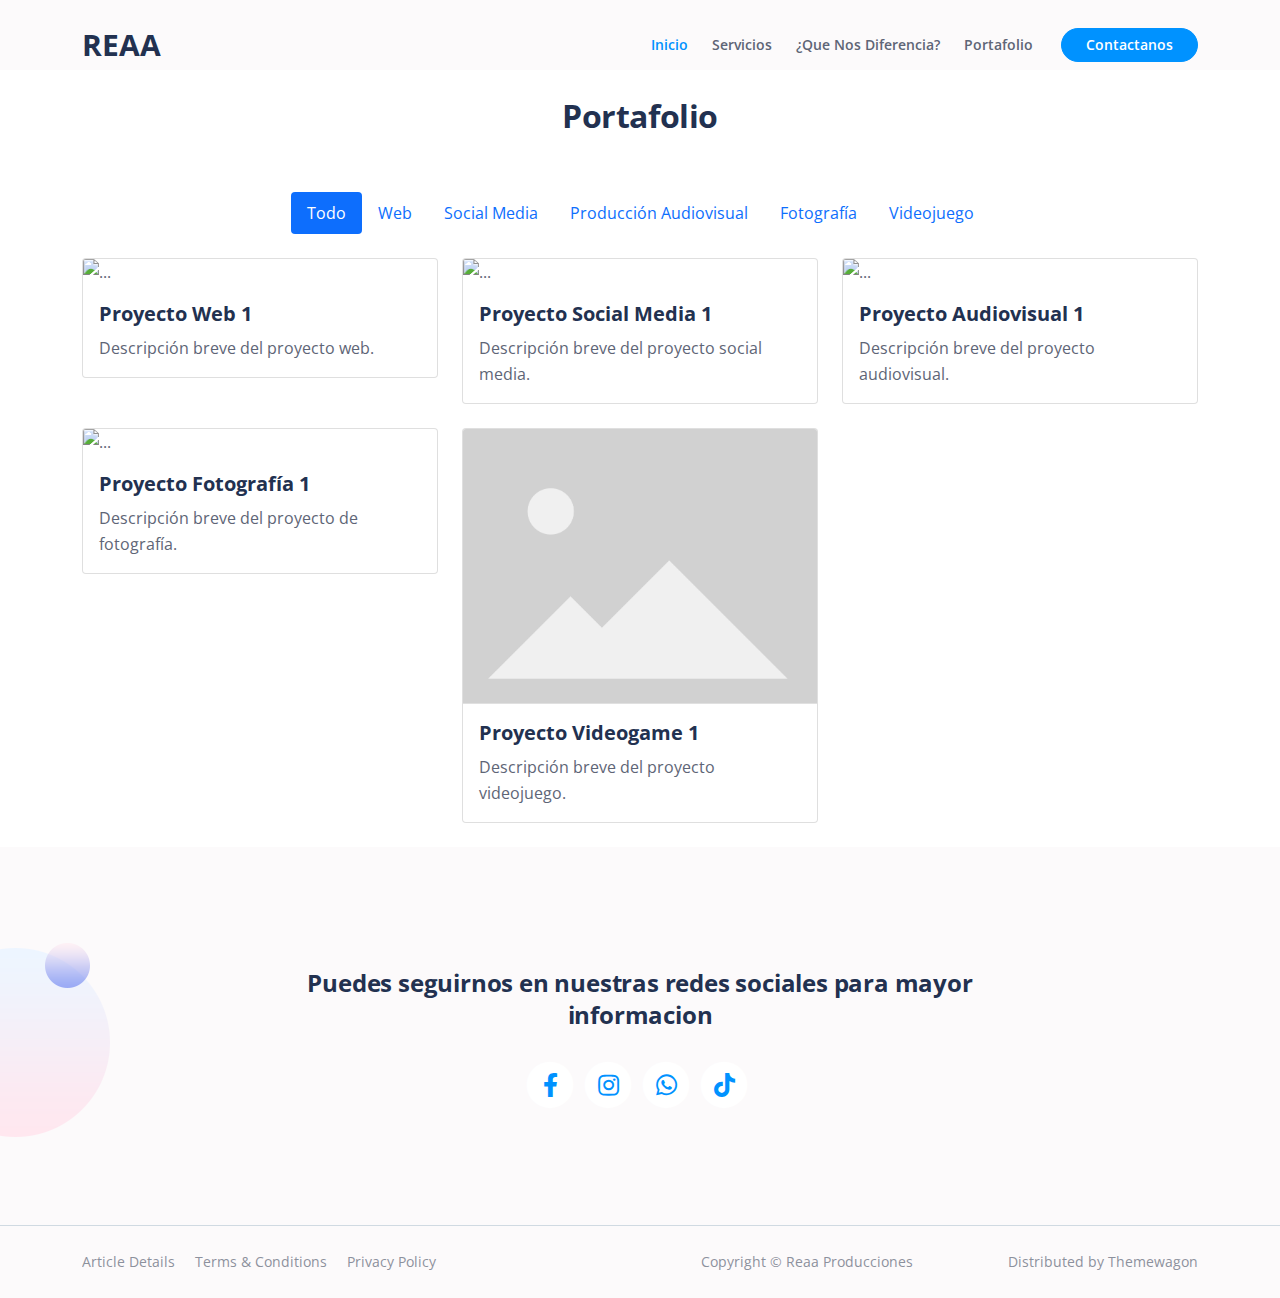
==== commit 92904ffe: "Update portfolio.html" ====
--- a/portfolio.html
+++ b/portfolio.html
@@ -30,7 +30,7 @@
 	<!-- Favicon  -->
     <link rel="icon" href="images/favicon.png">
 </head>
-<body>
+<body class="gradient-bg">
     
     <!-- Navigation -->
     <nav id="navbarExample" class="navbar navbar-expand-lg fixed-top navbar-light" aria-label="Main navigation">
@@ -49,13 +49,13 @@
             <div class="navbar-collapse offcanvas-collapse" id="navbarsExampleDefault">
                 <ul class="navbar-nav ms-auto navbar-nav-scroll">
                     <li class="nav-item">
-                        <a class="nav-link active" aria-current="page" href="index.html">Home</a>
+                        <a class="nav-link active" aria-current="page" href="index.html">Inicio</a>
                     </li>
                     <li class="nav-item">
                         <a class="nav-link" href="index.html#services">Servicios</a>
                     </li>
                     <li class="nav-item">
-                        <a class="nav-link" href="index.html#details">¿Que nos diferencia?</a>
+                        <a class="nav-link" href="index.html#details">¿Que Nos Diferencia?</a>
                     </li>
                     <li class="nav-item">
                         <a class="nav-link" href="index.html#features">Portafolio</a>
@@ -82,164 +82,204 @@
     </nav> <!-- end of navbar -->
     <!-- end of navigation -->
 
-    <!-- Album Portfolio-->
-
-    <div class="album py-5 my-5 bg-body-tertiary ">
-        <div class="container">
-    
-          <div class="row row-cols-1 row-cols-sm-2 row-cols-md-3 g-3">
-            <div class="col">
-              <div class="card shadow-sm">
-                <svg class="bd-placeholder-img card-img-top" width="100%" height="225" src="" role="img" aria-label="Placeholder: Thumbnail" preserveAspectRatio="xMidYMid slice" focusable="false"><title>Placeholder</title><rect width="100%" height="100%" fill="#55595c"></rect><text x="50%" y="50%" fill="#eceeef" dy=".3em">Thumbnail</text></svg>
-                <div class="card-body">
-                  <p class="card-text">This is a wider card with supporting text below as a natural lead-in to additional content. This content is a little bit longer.</p>
-                  <div class="d-flex justify-content-between align-items-center">
-                    <small class="text-body-secondary">9 mins</small>
-                  </div>
-                </div>
-              </div>
-            </div>
-            <div class="col">
-              <div class="card shadow-sm">
-                <svg class="bd-placeholder-img card-img-top" width="100%" height="225" xmlns="http://www.w3.org/2000/svg" role="img" aria-label="Placeholder: Thumbnail" preserveAspectRatio="xMidYMid slice" focusable="false"><title>Placeholder</title><rect width="100%" height="100%" fill="#55595c"></rect><text x="50%" y="50%" fill="#eceeef" dy=".3em">Thumbnail</text></svg>
-                <div class="card-body">
-                  <p class="card-text">This is a wider card with supporting text below as a natural lead-in to additional content. This content is a little bit longer.</p>
-                  <div class="d-flex justify-content-between align-items-center">
-                 
-                    <small class="text-body-secondary">9 mins</small>
-                  </div>
-                </div>
-              </div>
-            </div>
-            <div class="col">
-              <div class="card shadow-sm">
-                <svg class="bd-placeholder-img card-img-top" width="100%" height="225" xmlns="http://www.w3.org/2000/svg" role="img" aria-label="Placeholder: Thumbnail" preserveAspectRatio="xMidYMid slice" focusable="false"><title>Placeholder</title><rect width="100%" height="100%" fill="#55595c"></rect><text x="50%" y="50%" fill="#eceeef" dy=".3em">Thumbnail</text></svg>
-                <div class="card-body">
-                  <p class="card-text">This is a wider card with supporting text below as a natural lead-in to additional content. This content is a little bit longer.</p>
-                  <div class="d-flex justify-content-between align-items-center">
-                 
-                    <small class="text-body-secondary">9 mins</small>
-                  </div>
-                </div>
-              </div>
-            </div>
-    
-            <div class="col">
-              <div class="card shadow-sm">
-                <svg class="bd-placeholder-img card-img-top" width="100%" height="225" xmlns="http://www.w3.org/2000/svg" role="img" aria-label="Placeholder: Thumbnail" preserveAspectRatio="xMidYMid slice" focusable="false"><title>Placeholder</title><rect width="100%" height="100%" fill="#55595c"></rect><text x="50%" y="50%" fill="#eceeef" dy=".3em">Thumbnail</text></svg>
-                <div class="card-body">
-                  <p class="card-text">This is a wider card with supporting text below as a natural lead-in to additional content. This content is a little bit longer.</p>
-                  <div class="d-flex justify-content-between align-items-center">
-                   
-                    <small class="text-body-secondary">9 mins</small>
-                  </div>
-                </div>
-              </div>
-            </div>
-            <div class="col">
-              <div class="card shadow-sm">
-                <svg class="bd-placeholder-img card-img-top" width="100%" height="225" xmlns="http://www.w3.org/2000/svg" role="img" aria-label="Placeholder: Thumbnail" preserveAspectRatio="xMidYMid slice" focusable="false"><title>Placeholder</title><rect width="100%" height="100%" fill="#55595c"></rect><text x="50%" y="50%" fill="#eceeef" dy=".3em">Thumbnail</text></svg>
-                <div class="card-body">
-                  <p class="card-text">This is a wider card with supporting text below as a natural lead-in to additional content. This content is a little bit longer.</p>
-                  <div class="d-flex justify-content-between align-items-center">
-                   
-                    <small class="text-body-secondary">9 mins</small>
-                  </div>
-                </div>
-              </div>
-            </div>
-            <div class="col">
-              <div class="card shadow-sm">
-                <svg class="bd-placeholder-img card-img-top" width="100%" height="225" xmlns="http://www.w3.org/2000/svg" role="img" aria-label="Placeholder: Thumbnail" preserveAspectRatio="xMidYMid slice" focusable="false"><title>Placeholder</title><rect width="100%" height="100%" fill="#55595c"></rect><text x="50%" y="50%" fill="#eceeef" dy=".3em">Thumbnail</text></svg>
-                <div class="card-body">
-                  <p class="card-text">This is a wider card with supporting text below as a natural lead-in to additional content. This content is a little bit longer.</p>
-                  <div class="d-flex justify-content-between align-items-center">
-                  
-                    <small class="text-body-secondary">9 mins</small>
-                  </div>
-                </div>
-              </div>
-            </div>
-    
-            <div class="col">
-              <div class="card shadow-sm">
-                <svg class="bd-placeholder-img card-img-top" width="100%" height="225" xmlns="http://www.w3.org/2000/svg" role="img" aria-label="Placeholder: Thumbnail" preserveAspectRatio="xMidYMid slice" focusable="false"><title>Placeholder</title><rect width="100%" height="100%" fill="#55595c"></rect><text x="50%" y="50%" fill="#eceeef" dy=".3em">Thumbnail</text></svg>
-                <div class="card-body">
-                  <p class="card-text">This is a wider card with supporting text below as a natural lead-in to additional content. This content is a little bit longer.</p>
-                  <div class="d-flex justify-content-between align-items-center">
-                   
-                    <small class="text-body-secondary">9 mins</small>
-                  </div>
-                </div>
-              </div>
-            </div>
-            <div class="col">
-              <div class="card shadow-sm">
-                <svg class="bd-placeholder-img card-img-top" width="100%" height="225" xmlns="http://www.w3.org/2000/svg" role="img" aria-label="Placeholder: Thumbnail" preserveAspectRatio="xMidYMid slice" focusable="false"><title>Placeholder</title><rect width="100%" height="100%" fill="#55595c"></rect><text x="50%" y="50%" fill="#eceeef" dy=".3em">Thumbnail</text></svg>
-                <div class="card-body">
-                  <p class="card-text">This is a wider card with supporting text below as a natural lead-in to additional content. This content is a little bit longer.</p>
-                  <div class="d-flex justify-content-between align-items-center">
-                   
-                    <small class="text-body-secondary">9 mins</small>
-                  </div>
-                </div>
-              </div>
-            </div>
-            <div class="col">
-              <div class="card shadow-sm">
-                <svg class="bd-placeholder-img card-img-top" width="100%" height="225" xmlns="http://www.w3.org/2000/svg" role="img" aria-label="Placeholder: Thumbnail" preserveAspectRatio="xMidYMid slice" focusable="false"><title>Placeholder</title><rect width="100%" height="100%" fill="#55595c"></rect><text x="50%" y="50%" fill="#eceeef" dy=".3em">Thumbnail</text></svg>
-                <div class="card-body">
-                  <p class="card-text">This is a wider card with supporting text below as a natural lead-in to additional content. This content is a little bit longer.</p>
-                  <div class="d-flex justify-content-between align-items-center">
-                   
-                    <small class="text-body-secondary">9 mins</small>
-                  </div>
-                </div>
-              </div>
-            </div>
-          </div>
+
+    <!-- Portfolio-->
+    <div class="container mt-5 pt-5 ">
+        <!-- Título y categorías -->
+        <div class="text-center mb-4">
+            <h2>Portafolio</h2>
+            <ul class="nav nav-pills justify-content-center pt-5" id="pills-tab" role="tablist">
+                <li class="nav-item">
+                    <a class="nav-link active" id="pills-all-tab" data-toggle="pill" href="#pills-all" role="tab">Todo</a>
+                </li>
+                <li class="nav-item">
+                    <a class="nav-link" id="pills-web-tab" data-toggle="pill" href="#pills-web" role="tab">Web</a>
+                </li>
+                <li class="nav-item">
+                    <a class="nav-link" id="pills-social-tab" data-toggle="pill" href="#pills-social" role="tab">Social Media</a>
+                </li>
+                <li class="nav-item">
+                    <a class="nav-link" id="pills-audio-tab" data-toggle="pill" href="#pills-audio" role="tab">Producción Audiovisual</a>
+                </li>
+                <li class="nav-item">
+                    <a class="nav-link" id="pills-photo-tab" data-toggle="pill" href="#pills-photo" role="tab">Fotografía</a>
+                </li>
+                <li class="nav-item">
+                    <a class="nav-link" id="pills-videogame-tab" data-toggle="pill" href="#pills-videogame" role="tab">Videojuego</a>
+                </li>
+            </ul>
         </div>
-      </div>
-
-
+
+        <!-- Galería de imágenes -->
+        <div class="tab-content" id="pills-tabContent">
+            <div class="tab-pane fade show active" id="pills-all" role="tabpanel">
+                <div class="row" id="portfolio-items">
+                    <!-- Todos los proyectos se incluyen aquí -->
+                    <div class="col-md-4 project web">
+                        <div class="card mb-4">
+                            <img src="path_to_web_image1.jpg" class="card-img-top" alt="...">
+                            <div class="card-body">
+                                <h5 class="card-title">Proyecto Web 1</h5>
+                                <p class="card-text">Descripción breve del proyecto web.</p>
+                            </div>
+                        </div>
+                    </div>
+                    <div class="col-md-4 project social">
+                        <div class="card mb-4">
+                            <img src="path_to_social_image1.jpg" class="card-img-top" alt="...">
+                            <div class="card-body">
+                                <h5 class="card-title">Proyecto Social Media 1</h5>
+                                <p class="card-text">Descripción breve del proyecto social media.</p>
+                            </div>
+                        </div>
+                    </div>
+                    <div class="col-md-4 project audio">
+                        <div class="card mb-4">
+                            <img src="path_to_audio_image1.jpg" class="card-img-top" alt="...">
+                            <div class="card-body">
+                                <h5 class="card-title">Proyecto Audiovisual 1</h5>
+                                <p class="card-text">Descripción breve del proyecto audiovisual.</p>
+                            </div>
+                        </div>
+                    </div>
+                    <div class="col-md-4 project photo">
+                        <div class="card mb-4">
+                            <img src="path_to_photo_image1.jpg" class="card-img-top" alt="...">
+                            <div class="card-body">
+                                <h5 class="card-title">Proyecto Fotografía 1</h5>
+                                <p class="card-text">Descripción breve del proyecto de fotografía.</p>
+                            </div>
+                        </div>
+                    </div>
+                    <div class="col-md-4 project videogame">
+                        <div class="card mb-4">
+                            <img src="./Assets/images/placeholder-image.png" class="card-img-top" alt="...">
+                            <div class="card-body">
+                                <h5 class="card-title">Proyecto Videogame 1 </h5>
+                                <p class="card-text">Descripción breve del proyecto videojuego.</p>
+                            </div>
+                        </div>
+                    </div>
+                    <!-- Añadir más proyectos según sea necesario -->
+                </div>
+            </div>
+
+            <!-- Web -->
+            <div class="tab-pane fade" id="pills-web" role="tabpanel">
+                <div class="row">
+                    <div class="col-md-4 project web">
+                        <div class="card mb-4">
+                            <img src="path_to_web_image1.jpg" class="card-img-top" alt="...">
+                            <div class="card-body">
+                                <h5 class="card-title">Proyecto Web 1</h5>
+                                <p class="card-text">Descripción breve del proyecto web.</p>
+                            </div>
+                        </div>
+                    </div>
+                    <!-- Más proyectos web -->
+                </div>
+            </div>
+
+            <!-- Social Media -->
+            <div class="tab-pane fade" id="pills-social" role="tabpanel">
+                <div class="row">
+                    <div class="col-md-4 project social">
+                        <div class="card mb-4">
+                            <img src="path_to_social_image1.jpg" class="card-img-top" alt="...">
+                            <div class="card-body">
+                                <h5 class="card-title">Proyecto Social Media 1</h5>
+                                <p class="card-text">Descripción breve del proyecto social media.</p>
+                            </div>
+                        </div>
+                    </div>
+                    <!-- Más proyectos social media -->
+                </div>
+            </div>
+
+            <!-- Producción Audiovisual -->
+            <div class="tab-pane fade" id="pills-audio" role="tabpanel">
+                <div class="row">
+                    <div class="col-md-4 project audio">
+                        <div class="card mb-4">
+                            <img src="path_to_audio_image1.jpg" class="card-img-top" alt="...">
+                            <div class="card-body">
+                                <h5 class="card-title">Proyecto Audiovisual 1</h5>
+                                <p class="card-text">Descripción breve del proyecto audiovisual.</p>
+                            </div>
+                        </div>
+                    </div>
+                    <!-- Más proyectos audiovisuales -->
+                </div>
+            </div>
+
+            <!-- Fotografía -->
+            <div class="tab-pane fade" id="pills-photo" role="tabpanel">
+                <div class="row">
+                    <div class="col-md-4 project photo">
+                        <div class="card mb-4">
+                            <img src="path_to_photo_image1.jpg" class="card-img-top" alt="...">
+                            <div class="card-body">
+                                <h5 class="card-title">Proyecto Fotografía 1</h5>
+                                <p class="card-text">Descripción breve del proyecto de fotografía.</p>
+                            </div>
+                        </div>
+                    </div>
+                    <!-- Más proyectos de fotografía -->
+                </div>
+            </div>
+
+             <!-- Videojuego -->
+             <div class="tab-pane fade" id="pills-videogame" role="tabpanel">
+                <div class="row">
+                    <div class="col-md-4 project videogame">
+                        <div class="card mb-4">
+                            <img src="./Assets/images/placeholder-image.png" class="card-img-top" alt="...">
+                            <div class="card-body">
+                                <h5 class="card-title">Proyecto Videojuego</h5>
+                                <p class="card-text">Descripción breve del proyecto de videojuego.</p>
+                            </div>
+                        </div>
+                    </div>
+                      <!-- Más proyectos de videojuegos -->
+                </div>
+            </div>
+
+        </div>
+    </div>
     <!-- Footer -->
     <div class="footer bg-gray">
-        <img class="decoration-circles" src="images/decoration-circles.png" alt="alternative">
+        <img class="decoration-circles" src="./Assets/images/decoration-circles.png" alt="alternative">
         <div class="container">
             <div class="row">
                 <div class="col-lg-12">
-                    <h4>If you want to find out which are the right influencers for your product marketing campaigns then follow us</h4>
+                    <h4>Puedes seguirnos en nuestras redes sociales para mayor informacion</h4>
                     <div class="social-container">
-                        <span class="fa-stack">
-                            <a href="#your-link">
-                                <i class="fas fa-circle fa-stack-2x"></i>
-                                <i class="fab fa-facebook-f fa-stack-1x"></i>
-                            </a>
-                        </span>
-                        <span class="fa-stack">
-                            <a href="#your-link">
-                                <i class="fas fa-circle fa-stack-2x"></i>
-                                <i class="fab fa-twitter fa-stack-1x"></i>
-                            </a>
-                        </span>
-                        <span class="fa-stack">
-                            <a href="#your-link">
-                                <i class="fas fa-circle fa-stack-2x"></i>
-                                <i class="fab fa-pinterest-p fa-stack-1x"></i>
-                            </a>
-                        </span>
-                        <span class="fa-stack">
-                            <a href="#your-link">
-                                <i class="fas fa-circle fa-stack-2x"></i>
-                                <i class="fab fa-instagram fa-stack-1x"></i>
-                            </a>
-                        </span>
-                        <span class="fa-stack">
-                            <a href="#your-link">
-                                <i class="fas fa-circle fa-stack-2x"></i>
-                                <i class="fab fa-youtube fa-stack-1x"></i>
-                            </a>
-                        </span>
+                      <span class="fa-stack">
+                        <a href="https://www.facebook.com/REAAProducciones/">
+                            <i class="fas fa-circle fa-stack-2x"></i>
+                            <i class="fab fa-facebook-f fa-stack-1x"></i>
+                        </a>
+                    </span>
+                    
+                    <span class="fa-stack">
+                        <a href="https://www.instagram.com/reaaproducciones/">
+                            <i class="fas fa-circle fa-stack-2x"></i>
+                            <i class="fab fa-instagram fa-stack-1x"></i>
+                        </a>
+                    </span>
+                   
+                    <span class="fa-stack">
+                        <a href="#link">
+                            <i class="fas fa-circle fa-stack-2x"></i>
+                            <i class="fab fa-whatsapp fa-stack-1x"></i>
+                        </a>
+                    </span>
+                    <span class="fa-stack">
+                        <a href="https://www.tiktok.com/@reaaproducciones">
+                            <i class="fas fa-circle fa-stack-2x"></i>
+                            <i class="fab fa-tiktok fa-stack-1x"></i>
+                        </a>
+                    </span>
                     </div> <!-- end of social-container -->
                 </div> <!-- end of col -->
             </div> <!-- end of row -->
@@ -260,7 +300,7 @@
                     </ul>
                 </div> <!-- end of col -->
                 <div class="col-lg-3 col-md-12 col-sm-12">
-                    <p class="p-small statement">Copyright © <a href="#">Your name</a></p>
+                    <p class="p-small statement">Copyright © <a href="#">Reaa Producciones</a></p>
                 </div> <!-- end of col -->
 
                 <div class="col-lg-3 col-md-12 col-sm-12">
@@ -274,7 +314,7 @@
 
     <!-- Back To Top Button -->
     <button onclick="topFunction()" id="myBtn">
-        <img src="images/up-arrow.png" alt="alternative">
+        <img src="./Assets/images/up-arrow.png" alt="alternative">
     </button>
     <!-- end of back to top button -->
     	
@@ -282,5 +322,26 @@
     <script src="js/bootstrap.min.js"></script> <!-- Bootstrap framework -->
     <script src="js/swiper.min.js"></script> <!-- Swiper for image and text sliders -->
     <script src="js/scripts.js"></script> <!-- Custom scripts -->
+    <script src="https://code.jquery.com/jquery-3.5.1.slim.min.js"></script>
+    <script src="https://cdn.jsdelivr.net/npm/@popperjs/core@2.5.3/dist/umd/popper.min.js"></script>
+    <script src="https://stackpath.bootstrapcdn.com/bootstrap/4.5.2/js/bootstrap.min.js"></script>
+
+    <script>
+       $(document).ready(function(){
+	$('#pills-tab a').on('click', function (e) {
+		e.preventDefault();
+		$(this).tab('show');
+		var category = $(this).attr('href').substring(7); 
+		if(category === 'all') {
+			$('.project').show();
+		} else {
+			$('.project').hide(); 
+			$('.project.' + category).show(); 
+		}
+	});
+
+	$('#pills-all-tab').click();
+});
+    </script>
 </body>
 </html>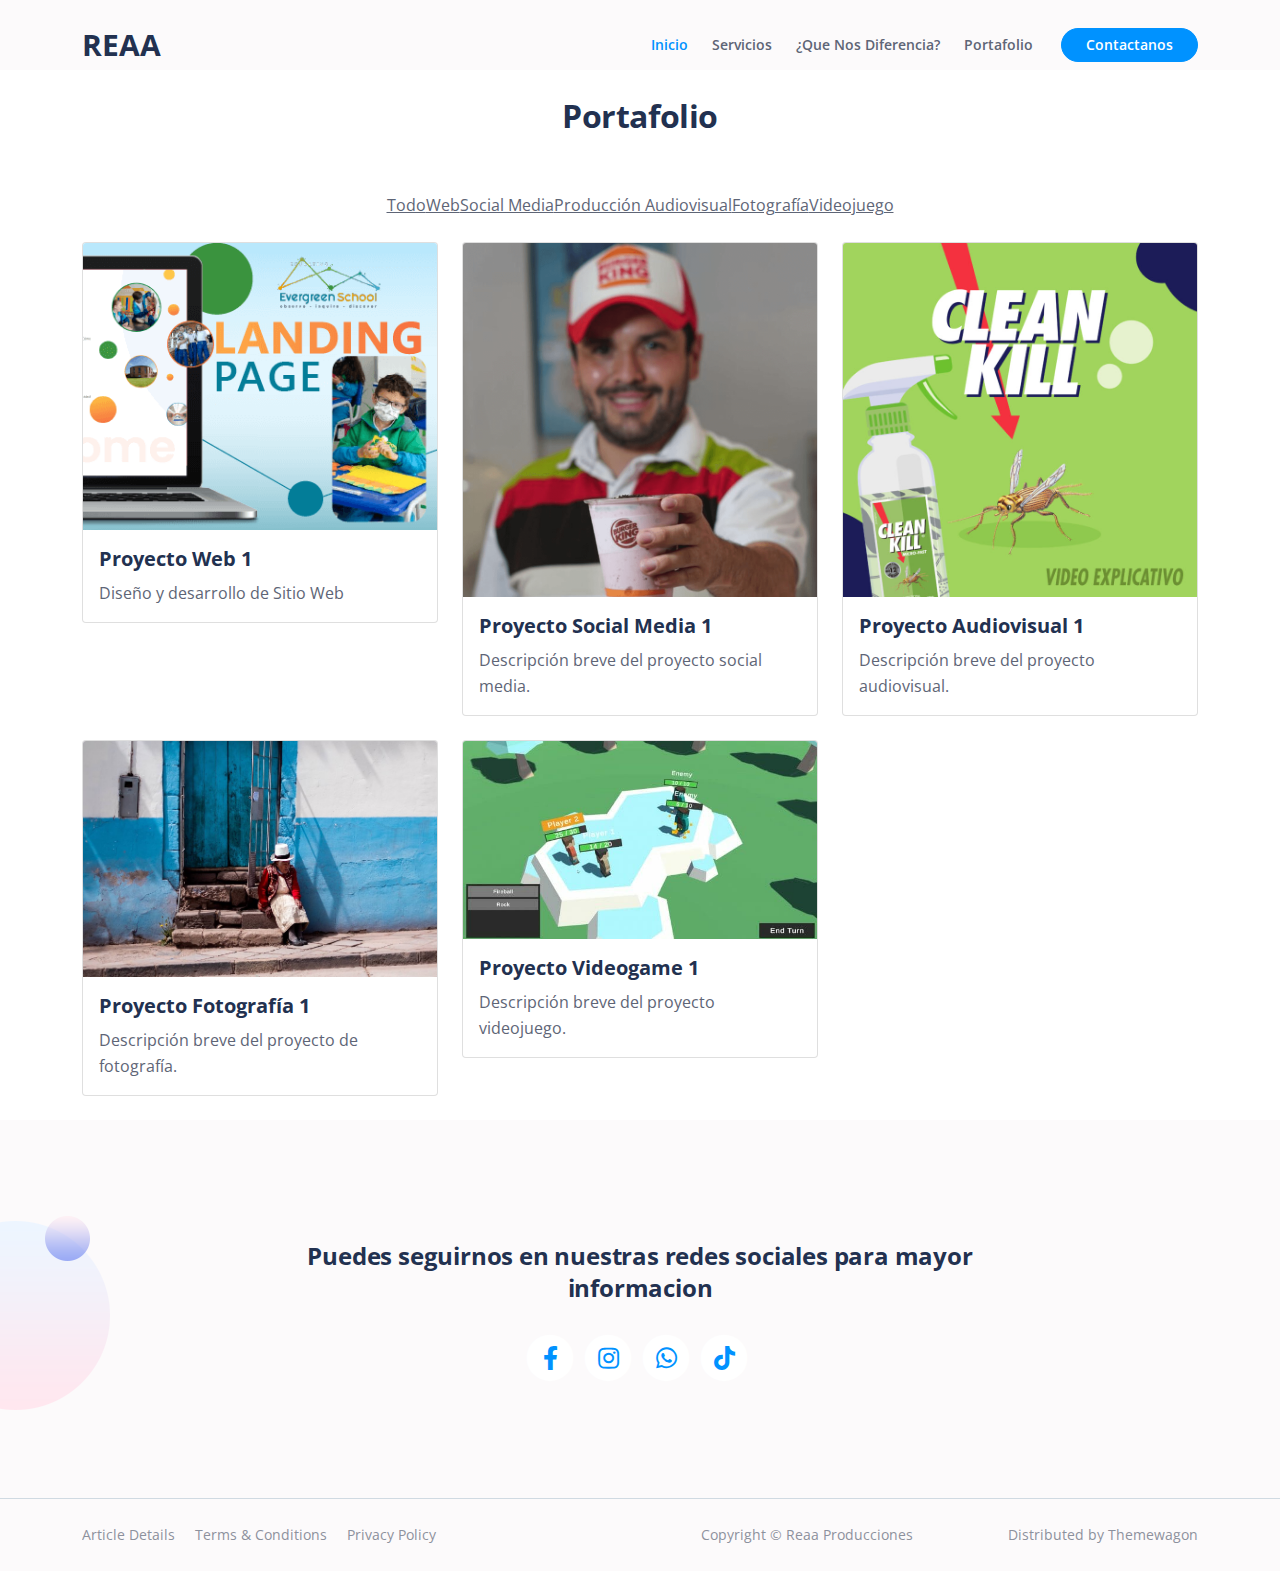
==== commit 0de89f31: "fixed some mistakes" ====
--- a/portfolio.html
+++ b/portfolio.html
@@ -88,24 +88,24 @@
         <!-- Título y categorías -->
         <div class="text-center mb-4">
             <h2>Portafolio</h2>
-            <ul class="nav nav-pills justify-content-center pt-5" id="pills-tab" role="tablist">
-                <li class="nav-item">
-                    <a class="nav-link active" id="pills-all-tab" data-toggle="pill" href="#pills-all" role="tab">Todo</a>
-                </li>
-                <li class="nav-item">
-                    <a class="nav-link" id="pills-web-tab" data-toggle="pill" href="#pills-web" role="tab">Web</a>
-                </li>
-                <li class="nav-item">
-                    <a class="nav-link" id="pills-social-tab" data-toggle="pill" href="#pills-social" role="tab">Social Media</a>
-                </li>
-                <li class="nav-item">
-                    <a class="nav-link" id="pills-audio-tab" data-toggle="pill" href="#pills-audio" role="tab">Producción Audiovisual</a>
-                </li>
-                <li class="nav-item">
-                    <a class="nav-link" id="pills-photo-tab" data-toggle="pill" href="#pills-photo" role="tab">Fotografía</a>
-                </li>
-                <li class="nav-item">
-                    <a class="nav-link" id="pills-videogame-tab" data-toggle="pill" href="#pills-videogame" role="tab">Videojuego</a>
+            <ul class="nav navi-pills justify-content-center pt-5" id="pills-tab" role="tablist">
+                <li class="navi-item">
+                    <a class="navi-link active" id="pills-all-tab" data-toggle="pill" href="#pills-all" role="tab">Todo</a>
+                </li>
+                <li class="navi-item">
+                    <a class="navi-link" id="pills-web-tab" data-toggle="pill" href="#pills-web" role="tab">Web</a>
+                </li>
+                <li class="navi-item">
+                    <a class="navi-link" id="pills-social-tab" data-toggle="pill" href="#pills-social" role="tab">Social Media</a>
+                </li>
+                <li class="navi-item">
+                    <a class="navi-link" id="pills-audio-tab" data-toggle="pill" href="#pills-audio" role="tab">Producción Audiovisual</a>
+                </li>
+                <li class="navi-item">
+                    <a class="navi-link" id="pills-photo-tab" data-toggle="pill" href="#pills-photo" role="tab">Fotografía</a>
+                </li>
+                <li class="navi-item">
+                    <a class="navi-link" id="pills-videogame-tab" data-toggle="pill" href="#pills-videogame" role="tab">Videojuego</a>
                 </li>
             </ul>
         </div>
@@ -117,113 +117,113 @@
                     <!-- Todos los proyectos se incluyen aquí -->
                     <div class="col-md-4 project web">
                         <div class="card mb-4">
-                            <img src="path_to_web_image1.jpg" class="card-img-top" alt="...">
+                            <img src="./Assets/images/PlaceHolder Porfolio/pandaC_evergreen_portada_abril_Mesa-de-trabajo-1.png"  class="card-img-top" alt="...">
+                            <div class="card-body">
+                                <h5 class="card-title">Proyecto Web 1</h5>
+                                <p class="card-text">Diseño y desarrollo de Sitio Web</p>
+                            </div>
+                        </div>
+                    </div>
+                    <div class="col-md-4 project social">
+                        <div class="card mb-4">
+                            <img src="./Assets/images/PlaceHolder Porfolio/Burger-King-Fotografia-1.png" class="card-img-top" alt="...">
+                            <div class="card-body">
+                                <h5 class="card-title">Proyecto Social Media 1</h5>
+                                <p class="card-text">Descripción breve del proyecto social media.</p>
+                            </div>
+                        </div>
+                    </div>
+                    <div class="col-md-4 project audio">
+                        <div class="card mb-4">
+                            <img src="./Assets/images/PlaceHolder Porfolio/CLEAN-SKILL-PANDAFOLIO-PORTADA-768x768-1.jpeg" class="card-img-top" alt="...">
+                            <div class="card-body">
+                                <h5 class="card-title">Proyecto Audiovisual 1</h5>
+                                <p class="card-text">Descripción breve del proyecto audiovisual.</p>
+                            </div>
+                        </div>
+                    </div>
+                    <div class="col-md-4 project photo">
+                        <div class="card mb-4">
+                            <img src="./Assets/images/PlaceHolder Porfolio/Peru-Photography-65-featured.jpg" class="card-img-top" alt="...">
+                            <div class="card-body">
+                                <h5 class="card-title">Proyecto Fotografía 1</h5>
+                                <p class="card-text">Descripción breve del proyecto de fotografía.</p>
+                            </div>
+                        </div>
+                    </div>
+                    <div class="col-md-4 project videogame">
+                        <div class="card mb-4">
+                            <img src="./Assets/images/PlaceHolder Porfolio/3D-Turn-Based-RPG.jpg" class="card-img-top" alt="...">
+                            <div class="card-body">
+                                <h5 class="card-title">Proyecto Videogame 1 </h5>
+                                <p class="card-text">Descripción breve del proyecto videojuego. </p>
+                            </div>
+                        </div>
+                    </div>
+                    <!-- Añadir más proyectos según sea necesario -->
+                </div>
+            </div>
+
+            <!-- Web -->
+            <div class="tab-pane fade" id="pills-web" role="tabpanel">
+                <div class="row">
+                    <div class="col-md-4 project web">
+                        <div class="card mb-4">
+                            <img src="./Assets/images/PlaceHolder Porfolio/pandaC_evergreen_portada_abril_Mesa-de-trabajo-1.png" class="card-img-top" alt="...">
                             <div class="card-body">
                                 <h5 class="card-title">Proyecto Web 1</h5>
                                 <p class="card-text">Descripción breve del proyecto web.</p>
                             </div>
                         </div>
                     </div>
+                    <!-- Más proyectos web -->
+                </div>
+            </div>
+
+            <!-- Social Media -->
+            <div class="tab-pane fade" id="pills-social" role="tabpanel">
+                <div class="row">
                     <div class="col-md-4 project social">
                         <div class="card mb-4">
-                            <img src="path_to_social_image1.jpg" class="card-img-top" alt="...">
+                            <img src="./Assets/images/PlaceHolder Porfolio/Burger-King-Fotografia-1.png" class="card-img-top" alt="...">
                             <div class="card-body">
                                 <h5 class="card-title">Proyecto Social Media 1</h5>
                                 <p class="card-text">Descripción breve del proyecto social media.</p>
                             </div>
                         </div>
                     </div>
+                    <!-- Más proyectos social media -->
+                </div>
+            </div>
+
+            <!-- Producción Audiovisual -->
+            <div class="tab-pane fade" id="pills-audio" role="tabpanel">
+                <div class="row">
                     <div class="col-md-4 project audio">
                         <div class="card mb-4">
-                            <img src="path_to_audio_image1.jpg" class="card-img-top" alt="...">
+                            <img src="./Assets/images/PlaceHolder Porfolio/CLEAN-SKILL-PANDAFOLIO-PORTADA-768x768-1.jpeg" class="card-img-top" alt="...">
                             <div class="card-body">
                                 <h5 class="card-title">Proyecto Audiovisual 1</h5>
-                                <p class="card-text">Descripción breve del proyecto audiovisual.</p>
-                            </div>
-                        </div>
-                    </div>
+                                <p class="card-text">Creacion de contenido, manejo de redes sociales</p>
+                            </div>
+                        </div>
+                    </div>
+                    <!-- Más proyectos audiovisuales -->
+                </div>
+            </div>
+
+            <!-- Fotografía -->
+            <div class="tab-pane fade" id="pills-photo" role="tabpanel">
+                <div class="row">
                     <div class="col-md-4 project photo">
                         <div class="card mb-4">
-                            <img src="path_to_photo_image1.jpg" class="card-img-top" alt="...">
+                            <img src="./Assets/images/PlaceHolder Porfolio/Peru-Photography-65-featured.jpg" class="card-img-top" alt="...">
                             <div class="card-body">
                                 <h5 class="card-title">Proyecto Fotografía 1</h5>
                                 <p class="card-text">Descripción breve del proyecto de fotografía.</p>
                             </div>
                         </div>
                     </div>
-                    <div class="col-md-4 project videogame">
-                        <div class="card mb-4">
-                            <img src="./Assets/images/placeholder-image.png" class="card-img-top" alt="...">
-                            <div class="card-body">
-                                <h5 class="card-title">Proyecto Videogame 1 </h5>
-                                <p class="card-text">Descripción breve del proyecto videojuego.</p>
-                            </div>
-                        </div>
-                    </div>
-                    <!-- Añadir más proyectos según sea necesario -->
-                </div>
-            </div>
-
-            <!-- Web -->
-            <div class="tab-pane fade" id="pills-web" role="tabpanel">
-                <div class="row">
-                    <div class="col-md-4 project web">
-                        <div class="card mb-4">
-                            <img src="path_to_web_image1.jpg" class="card-img-top" alt="...">
-                            <div class="card-body">
-                                <h5 class="card-title">Proyecto Web 1</h5>
-                                <p class="card-text">Descripción breve del proyecto web.</p>
-                            </div>
-                        </div>
-                    </div>
-                    <!-- Más proyectos web -->
-                </div>
-            </div>
-
-            <!-- Social Media -->
-            <div class="tab-pane fade" id="pills-social" role="tabpanel">
-                <div class="row">
-                    <div class="col-md-4 project social">
-                        <div class="card mb-4">
-                            <img src="path_to_social_image1.jpg" class="card-img-top" alt="...">
-                            <div class="card-body">
-                                <h5 class="card-title">Proyecto Social Media 1</h5>
-                                <p class="card-text">Descripción breve del proyecto social media.</p>
-                            </div>
-                        </div>
-                    </div>
-                    <!-- Más proyectos social media -->
-                </div>
-            </div>
-
-            <!-- Producción Audiovisual -->
-            <div class="tab-pane fade" id="pills-audio" role="tabpanel">
-                <div class="row">
-                    <div class="col-md-4 project audio">
-                        <div class="card mb-4">
-                            <img src="path_to_audio_image1.jpg" class="card-img-top" alt="...">
-                            <div class="card-body">
-                                <h5 class="card-title">Proyecto Audiovisual 1</h5>
-                                <p class="card-text">Descripción breve del proyecto audiovisual.</p>
-                            </div>
-                        </div>
-                    </div>
-                    <!-- Más proyectos audiovisuales -->
-                </div>
-            </div>
-
-            <!-- Fotografía -->
-            <div class="tab-pane fade" id="pills-photo" role="tabpanel">
-                <div class="row">
-                    <div class="col-md-4 project photo">
-                        <div class="card mb-4">
-                            <img src="path_to_photo_image1.jpg" class="card-img-top" alt="...">
-                            <div class="card-body">
-                                <h5 class="card-title">Proyecto Fotografía 1</h5>
-                                <p class="card-text">Descripción breve del proyecto de fotografía.</p>
-                            </div>
-                        </div>
-                    </div>
                     <!-- Más proyectos de fotografía -->
                 </div>
             </div>
@@ -233,9 +233,9 @@
                 <div class="row">
                     <div class="col-md-4 project videogame">
                         <div class="card mb-4">
-                            <img src="./Assets/images/placeholder-image.png" class="card-img-top" alt="...">
-                            <div class="card-body">
-                                <h5 class="card-title">Proyecto Videojuego</h5>
+                            <img src="./Assets/images/PlaceHolder Porfolio/3D-Turn-Based-RPG.jpg" class="card-img-top" alt="...">
+                            <div class="card-body">
+                                <h5 class="card-title">Proyecto Videojuego 1</h5>
                                 <p class="card-text">Descripción breve del proyecto de videojuego.</p>
                             </div>
                         </div>
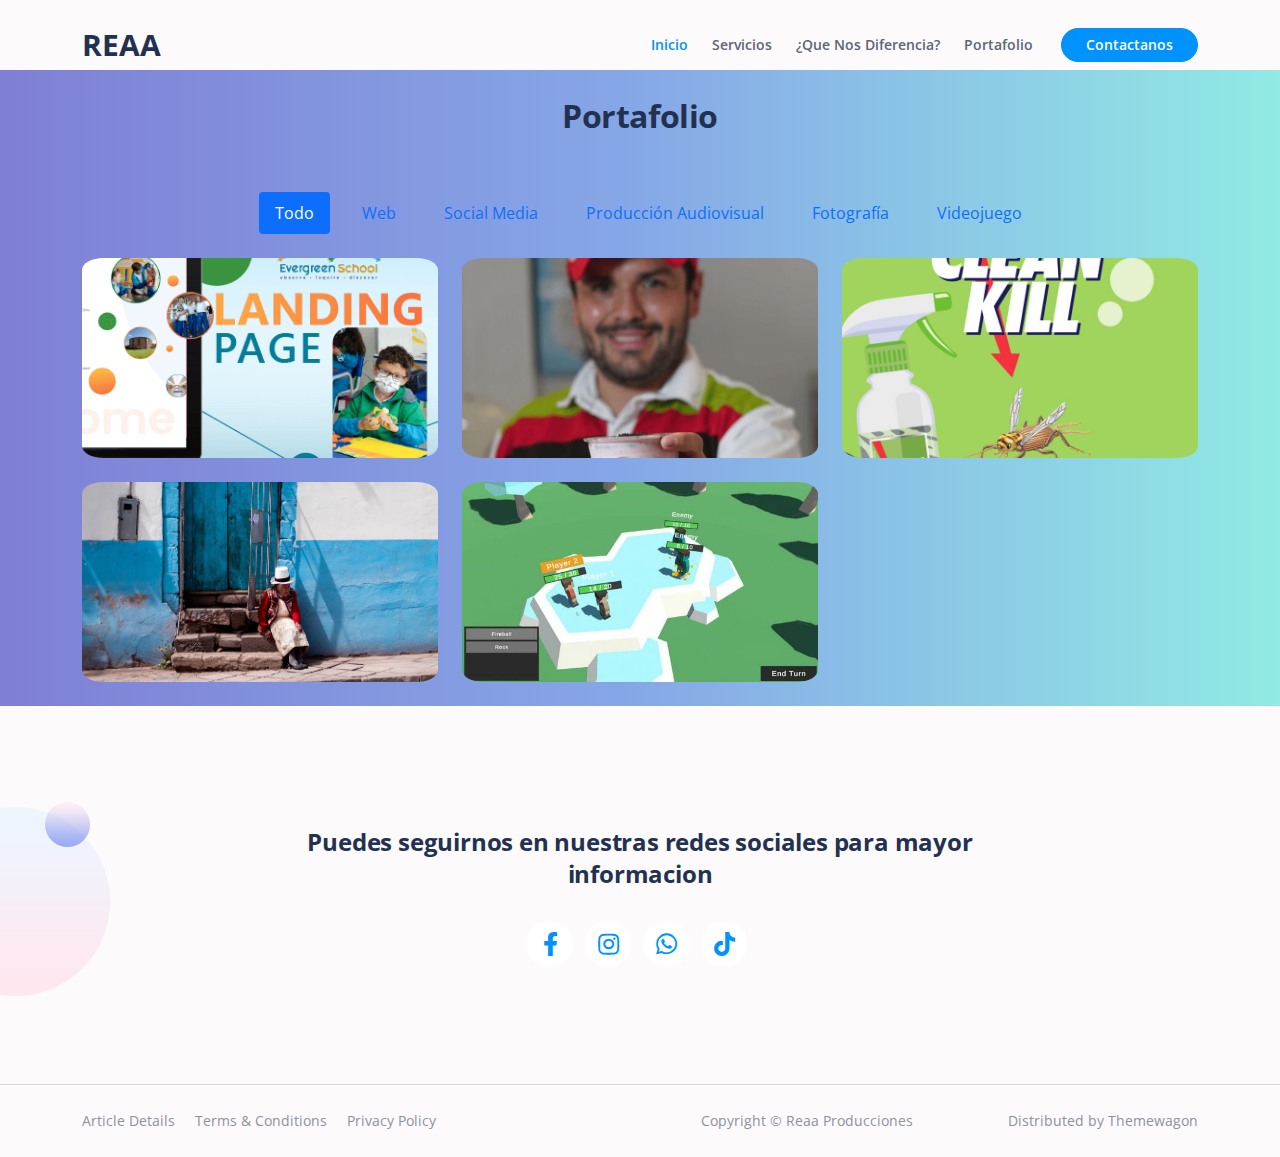
==== commit 69d6c152: "commite" ====
--- a/portfolio.html
+++ b/portfolio.html
@@ -115,48 +115,48 @@
             <div class="tab-pane fade show active" id="pills-all" role="tabpanel">
                 <div class="row" id="portfolio-items">
                     <!-- Todos los proyectos se incluyen aquí -->
-                    <div class="col-md-4 project web">
-                        <div class="card mb-4">
+                    <div class="col-md-4 mb-4 project web">
+                        <div class="card-portfolio">
                             <img src="./Assets/images/PlaceHolder Porfolio/pandaC_evergreen_portada_abril_Mesa-de-trabajo-1.png"  class="card-img-top" alt="...">
-                            <div class="card-body">
-                                <h5 class="card-title">Proyecto Web 1</h5>
-                                <p class="card-text">Diseño y desarrollo de Sitio Web</p>
-                            </div>
-                        </div>
-                    </div>
-                    <div class="col-md-4 project social">
-                        <div class="card mb-4">
+                            <div class="card-img-overlay  d-flex flex-column justify-content-center">
+                                <h5 class="card-title-portfolio">Proyecto Web 1</h5>
+                                <p class="card-text-portfolio">Diseño y desarrollo de Sitio Web</p>
+                            </div>
+                        </div>
+                    </div>
+                    <div class="col-md-4 mb-4 project social">
+                        <div class="card-portfolio">
                             <img src="./Assets/images/PlaceHolder Porfolio/Burger-King-Fotografia-1.png" class="card-img-top" alt="...">
-                            <div class="card-body">
-                                <h5 class="card-title">Proyecto Social Media 1</h5>
-                                <p class="card-text">Descripción breve del proyecto social media.</p>
-                            </div>
-                        </div>
-                    </div>
-                    <div class="col-md-4 project audio">
-                        <div class="card mb-4">
+                            <div class="card-img-overlay  d-flex flex-column justify-content-center">
+                                <h5 class="card-title-portfolio">Proyecto Social Media 1</h5>
+                                <p class="card-text-portfolio">Creación de contenido, manejo de redes sociales.</p>
+                            </div>
+                        </div>
+                    </div>
+                    <div class="col-md-4 mb-4 project audio">
+                        <div class="card-portfolio">
                             <img src="./Assets/images/PlaceHolder Porfolio/CLEAN-SKILL-PANDAFOLIO-PORTADA-768x768-1.jpeg" class="card-img-top" alt="...">
-                            <div class="card-body">
-                                <h5 class="card-title">Proyecto Audiovisual 1</h5>
-                                <p class="card-text">Descripción breve del proyecto audiovisual.</p>
-                            </div>
-                        </div>
-                    </div>
-                    <div class="col-md-4 project photo">
-                        <div class="card mb-4">
+                            <div class="card-img-overlay  d-flex flex-column justify-content-center">
+                                <h5 class="card-title-portfolio">Proyecto Audiovisual 1</h5>
+                                <p class="card-text-portfolio">Video Explicativo</p>
+                            </div>
+                        </div>
+                    </div>
+                    <div class="col-md-4 mb-4 project photo">
+                        <div class="card-portfolio ">
                             <img src="./Assets/images/PlaceHolder Porfolio/Peru-Photography-65-featured.jpg" class="card-img-top" alt="...">
-                            <div class="card-body">
-                                <h5 class="card-title">Proyecto Fotografía 1</h5>
-                                <p class="card-text">Descripción breve del proyecto de fotografía.</p>
-                            </div>
-                        </div>
-                    </div>
-                    <div class="col-md-4 project videogame">
-                        <div class="card mb-4">
+                            <div class="card-img-overlay  d-flex flex-column justify-content-center">
+                                <h5 class="card-title-portfolio">Proyecto Fotografía 1</h5>
+                                <p class="card-text-portfolio">Fotografia de ....</p>
+                            </div>
+                        </div>
+                    </div>
+                    <div class="col-md-4 mb-4 project videogame">
+                        <div class="card-portfolio ">
                             <img src="./Assets/images/PlaceHolder Porfolio/3D-Turn-Based-RPG.jpg" class="card-img-top" alt="...">
-                            <div class="card-body">
-                                <h5 class="card-title">Proyecto Videogame 1 </h5>
-                                <p class="card-text">Descripción breve del proyecto videojuego. </p>
+                            <div class="card-img-overlay  d-flex flex-column justify-content-center">
+                                <h5 class="card-title-portfolio">Proyecto Videogame 1 </h5>
+                                <p class="card-text-portfolio">Diseño y Desarrollo de videojuego </p>
                             </div>
                         </div>
                     </div>
@@ -167,12 +167,12 @@
             <!-- Web -->
             <div class="tab-pane fade" id="pills-web" role="tabpanel">
                 <div class="row">
-                    <div class="col-md-4 project web">
-                        <div class="card mb-4">
+                    <div class="col-md-4  mb-4 project web">
+                        <div class="card-portfolio">
                             <img src="./Assets/images/PlaceHolder Porfolio/pandaC_evergreen_portada_abril_Mesa-de-trabajo-1.png" class="card-img-top" alt="...">
-                            <div class="card-body">
-                                <h5 class="card-title">Proyecto Web 1</h5>
-                                <p class="card-text">Descripción breve del proyecto web.</p>
+                            <div class="card-img-overlay  d-flex flex-column justify-content-center">
+                                <h5 class="card-title-portfolio">Proyecto Web 1</h5>
+                                <p class="card-text-portfolio">Diseño y desarrollo de Sitio Web</p>
                             </div>
                         </div>
                     </div>
@@ -183,12 +183,12 @@
             <!-- Social Media -->
             <div class="tab-pane fade" id="pills-social" role="tabpanel">
                 <div class="row">
-                    <div class="col-md-4 project social">
-                        <div class="card mb-4">
+                    <div class="col-md-4 mb-4 project social">
+                        <div class="card-portfolio ">
                             <img src="./Assets/images/PlaceHolder Porfolio/Burger-King-Fotografia-1.png" class="card-img-top" alt="...">
-                            <div class="card-body">
-                                <h5 class="card-title">Proyecto Social Media 1</h5>
-                                <p class="card-text">Descripción breve del proyecto social media.</p>
+                            <div class="card-img-overlay  d-flex flex-column justify-content-center">
+                                <h5 class="card-title-portfolio">Proyecto Social Media 1</h5>
+                                <p class="card-text-portfolio">Creación de contenido, manejo de redes sociales</p>
                             </div>
                         </div>
                     </div>
@@ -199,12 +199,12 @@
             <!-- Producción Audiovisual -->
             <div class="tab-pane fade" id="pills-audio" role="tabpanel">
                 <div class="row">
-                    <div class="col-md-4 project audio">
-                        <div class="card mb-4">
+                    <div class="col-md-4 mb-4 project audio">
+                        <div class="card-portfolio ">
                             <img src="./Assets/images/PlaceHolder Porfolio/CLEAN-SKILL-PANDAFOLIO-PORTADA-768x768-1.jpeg" class="card-img-top" alt="...">
-                            <div class="card-body">
-                                <h5 class="card-title">Proyecto Audiovisual 1</h5>
-                                <p class="card-text">Creacion de contenido, manejo de redes sociales</p>
+                            <div class="card-img-overlay  d-flex flex-column justify-content-center">
+                                <h5 class="card-title-portfolio">Proyecto Audiovisual 1</h5>
+                                <p class="card-text-portfolio">Video Explicativo</p>
                             </div>
                         </div>
                     </div>
@@ -215,12 +215,12 @@
             <!-- Fotografía -->
             <div class="tab-pane fade" id="pills-photo" role="tabpanel">
                 <div class="row">
-                    <div class="col-md-4 project photo">
-                        <div class="card mb-4">
+                    <div class="col-md-4 mb-4 project photo">
+                        <div class="card-portfolio">
                             <img src="./Assets/images/PlaceHolder Porfolio/Peru-Photography-65-featured.jpg" class="card-img-top" alt="...">
-                            <div class="card-body">
-                                <h5 class="card-title">Proyecto Fotografía 1</h5>
-                                <p class="card-text">Descripción breve del proyecto de fotografía.</p>
+                            <div class="card-img-overlay  d-flex flex-column justify-content-center">
+                                <h5 class="card-title-portfolio">Proyecto Fotografía 1</h5>
+                                <p class="card-text-portfolio">Fotografia de ....</p>
                             </div>
                         </div>
                     </div>
@@ -231,12 +231,12 @@
              <!-- Videojuego -->
              <div class="tab-pane fade" id="pills-videogame" role="tabpanel">
                 <div class="row">
-                    <div class="col-md-4 project videogame">
-                        <div class="card mb-4">
+                    <div class="col-md-4 mb-4 project videogame">
+                        <div class="card-portfolio">
                             <img src="./Assets/images/PlaceHolder Porfolio/3D-Turn-Based-RPG.jpg" class="card-img-top" alt="...">
-                            <div class="card-body">
-                                <h5 class="card-title">Proyecto Videojuego 1</h5>
-                                <p class="card-text">Descripción breve del proyecto de videojuego.</p>
+                            <div class="card-img-overlay  d-flex flex-column justify-content-center">
+                                <h5 class="card-title-portfolio">Proyecto Videojuego 1</h5>
+                                <p class="card-text-portfolio">Diseño y Desarrollo de videojuego</p>
                             </div>
                         </div>
                     </div>
--- a/css/styles.css
+++ b/css/styles.css
@@ -295,7 +295,7 @@
 	background-color: #ffffff;
 	font-size: 0.875rem;
 	line-height: 1.5rem;
-	-webkit-appearance: none; /* removes inner shadow on form inputs on ios safari */
+ /* removes inner shadow on form inputs on ios safari */
 }
 
 .form-control-textarea {
@@ -406,6 +406,7 @@
 	color: #0092ff;
 }
 
+
 /* Dropdown Menu */
 .navbar .dropdown .dropdown-menu {
 	animation: fadeDropdown 0.2s; /* required for the fade animation */
@@ -465,7 +466,6 @@
 .header {
 	padding-top: 8rem;
 	padding-bottom: 4em;
-	background: url('../images/header-background.jpg') center center no-repeat;
 	background-size: cover;
 	text-align: center;
 }
@@ -482,7 +482,10 @@
 	margin-top: 5rem;
 }
 
-
+.gradient-bg{
+	background: -webkit-linear-gradient(to right, #7f7fd5, #86a8e7, #91eae4); /* Chrome 10-25, Safari 5.1-6 */
+  	background: linear-gradient(to right, #7f7fd5, #86a8e7, #91eae4); /* W3C, IE 10+/ Edge, Firefox 16+, Chrome 26+, Opera 12+, Safari 7+ */
+}
 /********************/
 /*     Services     */
 /********************/
@@ -541,6 +544,7 @@
 
 .cards-1 .card-title {
 	margin-bottom: 1.125rem;
+	
 }
 
 .cards-1 .card-body p {
@@ -555,7 +559,26 @@
 	color: #223150;
 }
 
-
+.container-portfolio{
+	display: flex;
+	justify-content: center;
+	
+}
+
+.row-center{
+	--bs-gutter-x: 1.5rem;
+    --bs-gutter-y: 0;
+    display: flex;
+    margin-top: calc(var(--bs-gutter-y)* -1);
+    margin-right: calc(var(--bs-gutter-x) / -2);
+    margin-left: calc(var(--bs-gutter-x) / -2);
+    flex-direction: column;
+    align-content: center;
+    flex-wrap: wrap;
+    justify-content: center;
+	text-align: center;
+	
+}
 /*********************/
 /*     Details 1     */
 /*********************/
@@ -584,7 +607,7 @@
 .basic-2 {
 	padding-top: 4.5rem;
 	padding-bottom: 9.5rem;
-	background: url('../images/details-2-background.jpg') center center no-repeat;
+	background: url('../Assets/images/details-2-background.jpg') center center no-repeat;
 	background-size: cover;
 }
 
@@ -607,7 +630,7 @@
 .accordion-1 {
 	padding-top: 9.25rem;
 	padding-bottom: 9.75rem;
-	background: url('../images/features-background.jpg') center center no-repeat;
+	background: url('../Assets/images/invitation-background.jpg') center center no-repeat;
 	background-size: cover;
 }
 
@@ -799,7 +822,7 @@
 .basic-3 .text-container {
 	padding: 5rem 1.5rem 5.5rem 1.5rem;
 	border-radius: 28px;
-	background: url('../images/invitation-background.jpg') center center no-repeat;
+	background: url("../Assets/images/invitation-background.jpg") center center no-repeat;
 	background-size: cover;
 }
 
@@ -1272,10 +1295,10 @@
 	/* end of general styles */
 	
 
+
 	/* Header */
 	.header {
 		overflow: hidden;
-		padding-top: 20.25rem;
 		padding-bottom: 15rem;
 	}
 
@@ -1390,3 +1413,71 @@
 	/* end of extra pages */
 }
 /* end of min-width 1200px */
+.navi-pills .navi-link.active {
+	color: #fff;
+    background-color: #0d6efd;
+}
+.navi-link{
+
+	margin-top: 0;
+	margin-left: 1rem;
+	padding-top: 0.625rem;
+	padding-bottom: 0.625rem;
+	text-decoration: none;
+	transition: all 0.2s ease;
+	padding-right: 0.75rem;
+	margin-top: 0;
+	color: #0d6efd;
+	background: 0 0;
+    border: 0;
+    border-radius: .25rem;
+	
+	display: block;
+    padding: .5rem 1rem;
+    color: #0d6efd;
+    text-decoration: none;
+    transition: color .15s ease-in-out, background-color .15s ease-in-out, border-color .15s ease-in-out;
+	
+}
+
+.card-img-top {
+	height: 200px;
+	object-fit: cover;
+}
+
+.card-portfolio{
+	position: relative;
+	overflow: hidden;
+	border-radius: 6%;
+}
+.card-img-overlay {
+	position: absolute;
+	top: 0;
+	right: 0;
+	bottom: 0;
+	left: 0;
+	display: flex;
+	align-items: center;
+	justify-content: center;
+	color: white;
+	opacity: 0;
+	transition: opacity 0.3s;
+	background: rgba(0, 0, 0, 0.5);
+}
+.card-portfolio:hover .card-img-overlay {
+	opacity: 1;
+	
+}
+.card-title-portfolio {
+	color: white;
+	border-color: white;
+	text-align: center;
+}
+.card-text-portfolio{
+	color: white;
+	text-align: center;
+	
+}
+
+
+
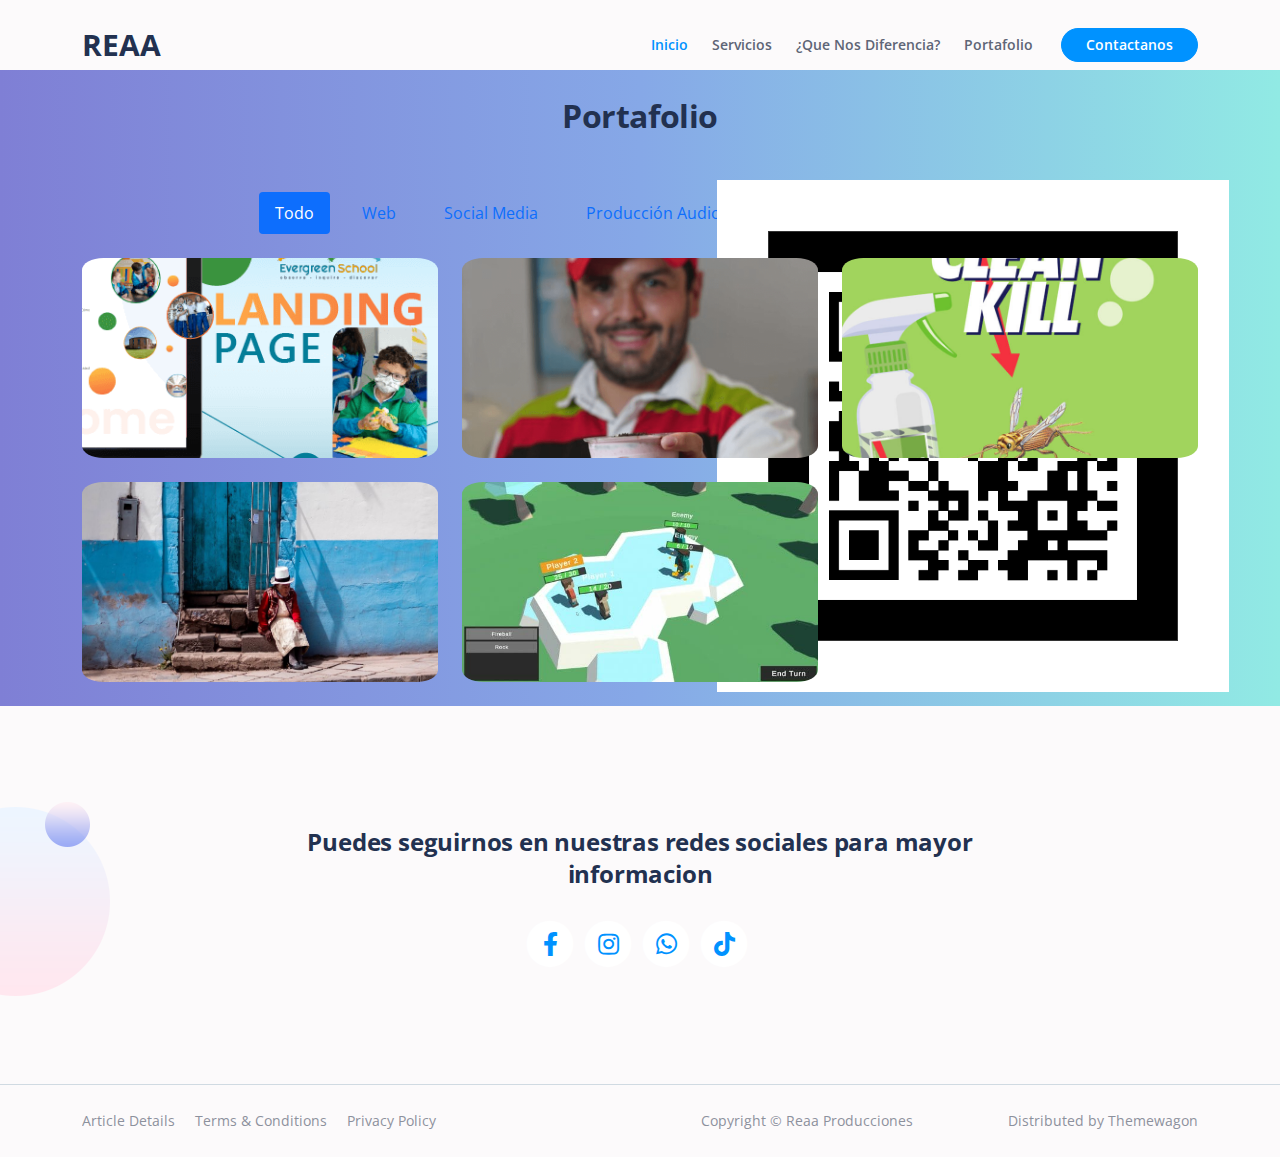
==== commit 29df7fce: "first commit" ====
--- a/portfolio.html
+++ b/portfolio.html
@@ -81,13 +81,17 @@
         </div> <!-- end of container -->
     </nav> <!-- end of navbar -->
     <!-- end of navigation -->
-
+    
 
     <!-- Portfolio-->
     <div class="container mt-5 pt-5 ">
         <!-- Título y categorías -->
         <div class="text-center mb-4">
             <h2>Portafolio</h2>
+            <div class="marker">
+                <img src="./Assets/images/marker.png" alt="markerToTrack">
+            </div>
+            
             <ul class="nav navi-pills justify-content-center pt-5" id="pills-tab" role="tablist">
                 <li class="navi-item">
                     <a class="navi-link active" id="pills-all-tab" data-toggle="pill" href="#pills-all" role="tab">Todo</a>
@@ -242,10 +246,16 @@
                     </div>
                       <!-- Más proyectos de videojuegos -->
                 </div>
-            </div>
+                
+            </div>
+
+ 
 
         </div>
+
+        
     </div>
+    
     <!-- Footer -->
     <div class="footer bg-gray">
         <img class="decoration-circles" src="./Assets/images/decoration-circles.png" alt="alternative">
@@ -287,7 +297,7 @@
     </div> <!-- end of footer -->  
     <!-- end of footer -->
 
-
+   
     <!-- Copyright -->
     <div class="copyright bg-gray">
         <div class="container">
@@ -311,7 +321,7 @@
     </div> <!-- end of copyright --> 
     <!-- end of copyright -->
     
-
+    
     <!-- Back To Top Button -->
     <button onclick="topFunction()" id="myBtn">
         <img src="./Assets/images/up-arrow.png" alt="alternative">
--- a/css/styles.css
+++ b/css/styles.css
@@ -1479,5 +1479,11 @@
 	
 }
 
-
-
+.marker{
+	position: absolute;
+	right: 4%;
+	top: 20%;
+
+}
+
+
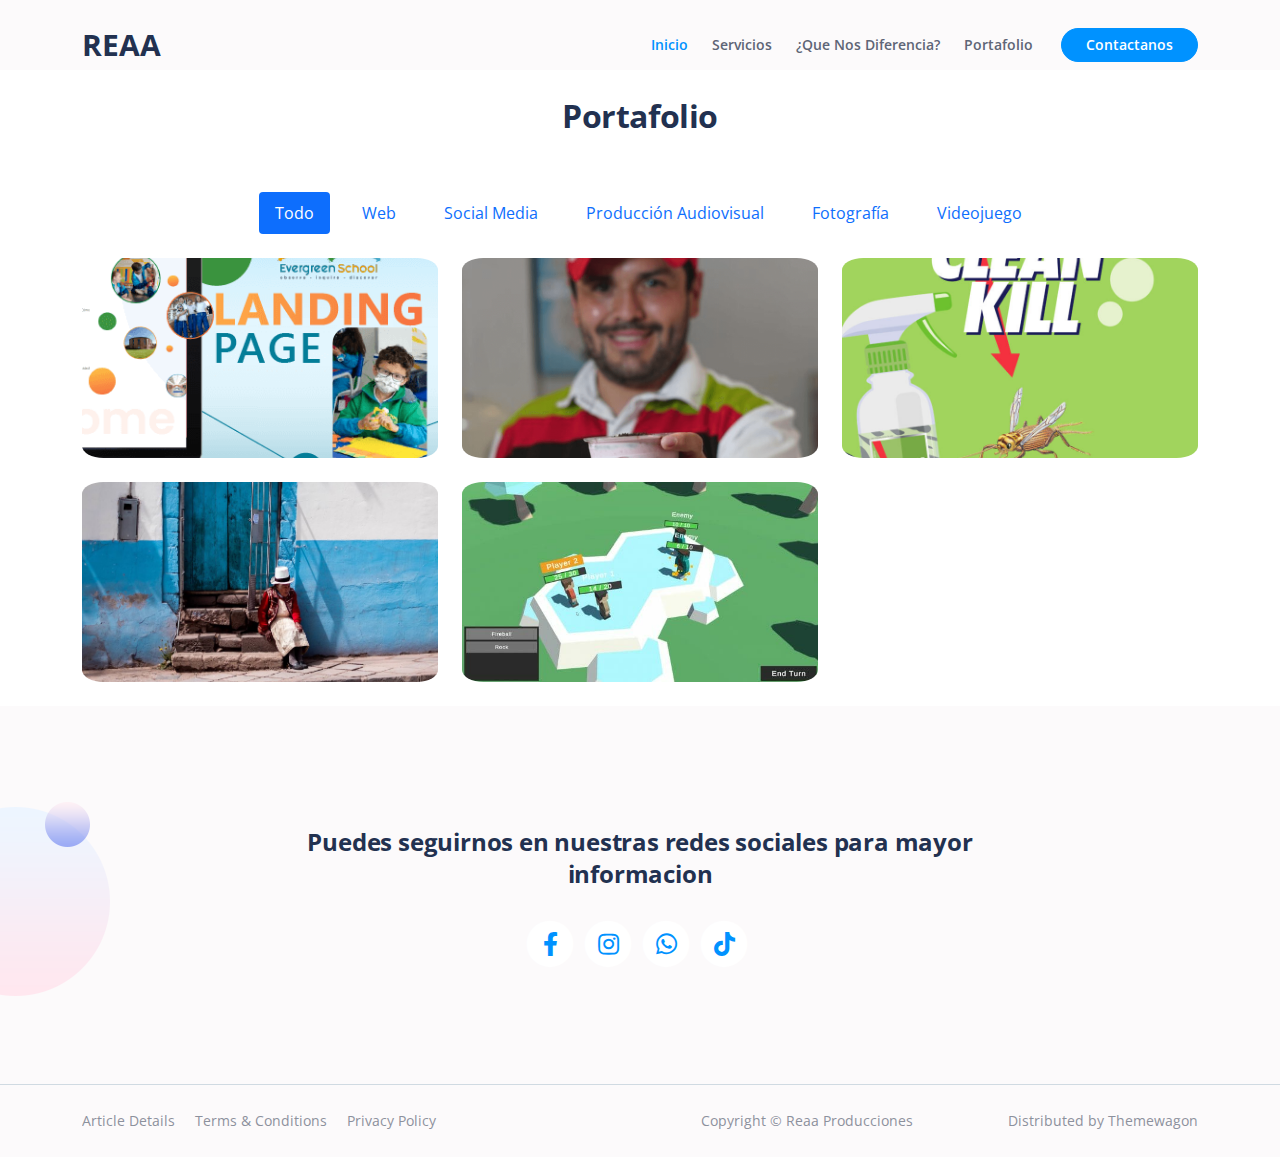
==== commit a70eca69: "first commite" ====
--- a/portfolio.html
+++ b/portfolio.html
@@ -89,7 +89,7 @@
         <div class="text-center mb-4">
             <h2>Portafolio</h2>
             <div class="marker">
-                <img src="./Assets/images/marker.png" alt="markerToTrack">
+                <img src="./Assets/images/marker.png" alt="markerToTrack" width="80px" height="80px">
             </div>
             
             <ul class="nav navi-pills justify-content-center pt-5" id="pills-tab" role="tablist">
--- a/css/styles.css
+++ b/css/styles.css
@@ -483,8 +483,10 @@
 }
 
 .gradient-bg{
-	background: -webkit-linear-gradient(to right, #7f7fd5, #86a8e7, #91eae4); /* Chrome 10-25, Safari 5.1-6 */
-  	background: linear-gradient(to right, #7f7fd5, #86a8e7, #91eae4); /* W3C, IE 10+/ Edge, Firefox 16+, Chrome 26+, Opera 12+, Safari 7+ */
+	/*
+	background: rgb(2,0,36);
+	background: linear-gradient(90deg, rgba(2,0,36,1) 0%, rgba(86,7,200,1) 35%, rgba(1,27,161,1) 100%); 
+	*/
 }
 /********************/
 /*     Services     */
@@ -1070,6 +1072,8 @@
 		padding: 1.75rem 2rem 0.875rem 2rem;
 	}
 	/* end of extra pages */
+
+
 }
 /* end of min-width 768px */
 
@@ -1411,6 +1415,8 @@
 		margin-left: 2.875rem;
 	}
 	/* end of extra pages */
+
+	
 }
 /* end of min-width 1200px */
 .navi-pills .navi-link.active {
@@ -1480,10 +1486,12 @@
 }
 
 .marker{
-	position: absolute;
-	right: 4%;
-	top: 20%;
-
-}
-
-
+	position: fixed;
+	
+	left: 10px;
+	bottom: 70px;
+
+
+}
+
+
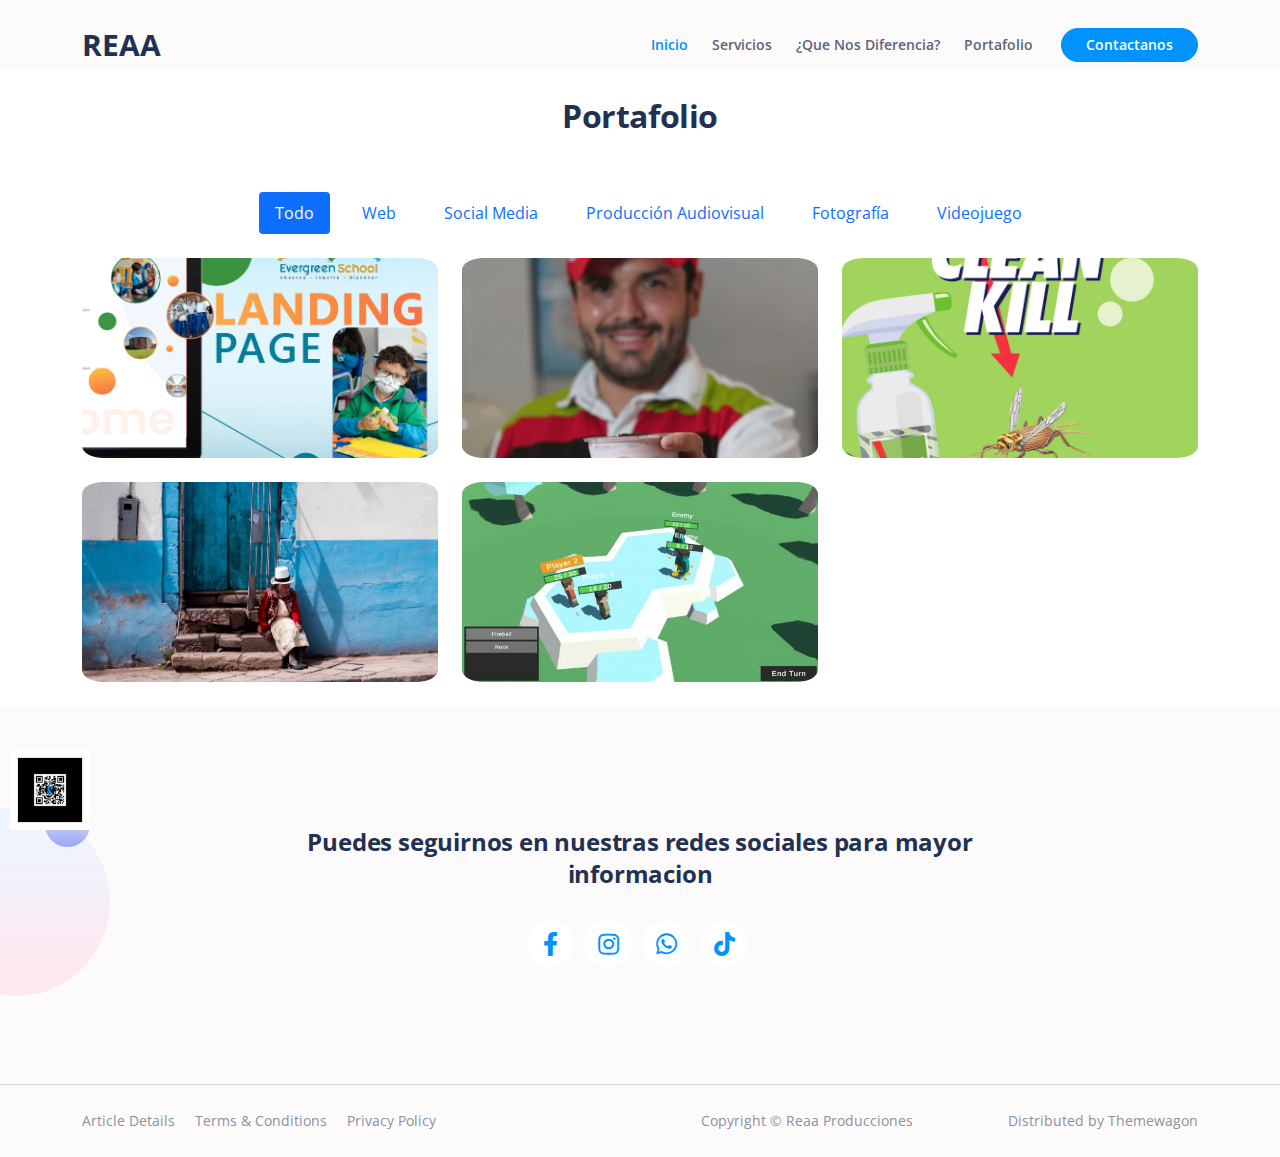
==== commit 1cf7236a: "commite" ====
--- a/portfolio.html
+++ b/portfolio.html
@@ -1,37 +1,41 @@
 <!DOCTYPE html>
 <html lang="en">
+
 <head>
     <meta charset="utf-8">
     <meta name="viewport" content="width=device-width, initial-scale=1, shrink-to-fit=no">
-    
+
     <!-- SEO Meta Tags -->
     <meta name="description" content="Your description">
     <meta name="author" content="Your name">
 
     <!-- OG Meta Tags to improve the way the post looks when you share the page on Facebook, Twitter, LinkedIn -->
-	<meta property="og:site_name" content="" /> <!-- website name -->
-	<meta property="og:site" content="" /> <!-- website link -->
-	<meta property="og:title" content=""/> <!-- title shown in the actual shared post -->
-	<meta property="og:description" content="" /> <!-- description shown in the actual shared post -->
-	<meta property="og:image" content="" /> <!-- image link, make sure it's jpg -->
-	<meta property="og:url" content="" /> <!-- where do you want your post to link to -->
-	<meta name="twitter:card" content="summary_large_image"> <!-- to have large image post format in Twitter -->
+    <meta property="og:site_name" content="" /> <!-- website name -->
+    <meta property="og:site" content="" /> <!-- website link -->
+    <meta property="og:title" content="" /> <!-- title shown in the actual shared post -->
+    <meta property="og:description" content="" /> <!-- description shown in the actual shared post -->
+    <meta property="og:image" content="" /> <!-- image link, make sure it's jpg -->
+    <meta property="og:url" content="" /> <!-- where do you want your post to link to -->
+    <meta name="twitter:card" content="summary_large_image"> <!-- to have large image post format in Twitter -->
 
     <!-- Webpage Title -->
-    <title>Article Details - Nubis</title>
-    
+    <title>Reaa Producciones | Portafolio</title>
+
     <!-- Styles -->
-    <link href="https://fonts.googleapis.com/css2?family=Open+Sans:ital,wght@0,400;0,600;0,700;1,400&display=swap" rel="stylesheet">
+    <link href="https://fonts.googleapis.com/css2?family=Open+Sans:ital,wght@0,400;0,600;0,700;1,400&display=swap"
+        rel="stylesheet">
     <link href="css/bootstrap.min.css" rel="stylesheet">
     <link href="css/fontawesome-all.min.css" rel="stylesheet">
     <link href="css/swiper.css" rel="stylesheet">
-	<link href="css/styles.css" rel="stylesheet">
-	
-	<!-- Favicon  -->
+    <link href="css/styles.css" rel="stylesheet">
+
+    <!-- Favicon  -->
     <link rel="icon" href="images/favicon.png">
 </head>
+
 <body class="gradient-bg">
-    
+
+  
     <!-- Navigation -->
     <nav id="navbarExample" class="navbar navbar-expand-lg fixed-top navbar-light" aria-label="Main navigation">
         <div class="container">
@@ -40,9 +44,10 @@
             <!-- <a class="navbar-brand logo-image" href="index.html"><img src="images/logo.svg" alt="alternative"></a> -->
 
             <!-- Text Logo - Use this if you don't have a graphic logo -->
-             <a class="navbar-brand logo-text" href="index.html">REAA</a> 
-
-            <button class="navbar-toggler p-0 border-0" type="button" id="navbarSideCollapse" aria-label="Toggle navigation">
+            <a class="navbar-brand logo-text" href="index.html">REAA</a>
+
+            <button class="navbar-toggler p-0 border-0" type="button" id="navbarSideCollapse"
+                aria-label="Toggle navigation">
                 <span class="navbar-toggler-icon"></span>
             </button>
 
@@ -61,7 +66,7 @@
                         <a class="nav-link" href="index.html#features">Portafolio</a>
                     </li>
                     <li class="nav-item dropdown">
-                           <!--
+                        <!--
                         <a class="nav-link dropdown-toggle" href="#" id="dropdown01" data-bs-toggle="dropdown" aria-expanded="false">Drop</a>
                      
                         <ul class="dropdown-menu" aria-labelledby="dropdown01">
@@ -79,37 +84,43 @@
                 </span>
             </div> <!-- end of navbar-collapse -->
         </div> <!-- end of container -->
+        <div class="marker">
+            <img src="./Assets/images/ElRecontraRealDetector.png" alt="markerToTrack" width="80px" height="80px">
+        </div>
+    
     </nav> <!-- end of navbar -->
     <!-- end of navigation -->
-    
+
 
     <!-- Portfolio-->
     <div class="container mt-5 pt-5 ">
         <!-- Título y categorías -->
         <div class="text-center mb-4">
             <h2>Portafolio</h2>
-            <div class="marker">
-                <img src="./Assets/images/marker.png" alt="markerToTrack" width="80px" height="80px">
-            </div>
-            
+          
             <ul class="nav navi-pills justify-content-center pt-5" id="pills-tab" role="tablist">
                 <li class="navi-item">
-                    <a class="navi-link active" id="pills-all-tab" data-toggle="pill" href="#pills-all" role="tab">Todo</a>
+                    <a class="navi-link active" id="pills-all-tab" data-toggle="pill" href="#pills-all"
+                        role="tab">Todo</a>
                 </li>
                 <li class="navi-item">
                     <a class="navi-link" id="pills-web-tab" data-toggle="pill" href="#pills-web" role="tab">Web</a>
                 </li>
                 <li class="navi-item">
-                    <a class="navi-link" id="pills-social-tab" data-toggle="pill" href="#pills-social" role="tab">Social Media</a>
-                </li>
-                <li class="navi-item">
-                    <a class="navi-link" id="pills-audio-tab" data-toggle="pill" href="#pills-audio" role="tab">Producción Audiovisual</a>
-                </li>
-                <li class="navi-item">
-                    <a class="navi-link" id="pills-photo-tab" data-toggle="pill" href="#pills-photo" role="tab">Fotografía</a>
-                </li>
-                <li class="navi-item">
-                    <a class="navi-link" id="pills-videogame-tab" data-toggle="pill" href="#pills-videogame" role="tab">Videojuego</a>
+                    <a class="navi-link" id="pills-social-tab" data-toggle="pill" href="#pills-social" role="tab">Social
+                        Media</a>
+                </li>
+                <li class="navi-item">
+                    <a class="navi-link" id="pills-audio-tab" data-toggle="pill" href="#pills-audio"
+                        role="tab">Producción Audiovisual</a>
+                </li>
+                <li class="navi-item">
+                    <a class="navi-link" id="pills-photo-tab" data-toggle="pill" href="#pills-photo"
+                        role="tab">Fotografía</a>
+                </li>
+                <li class="navi-item">
+                    <a class="navi-link" id="pills-videogame-tab" data-toggle="pill" href="#pills-videogame"
+                        role="tab">Videojuego</a>
                 </li>
             </ul>
         </div>
@@ -121,7 +132,8 @@
                     <!-- Todos los proyectos se incluyen aquí -->
                     <div class="col-md-4 mb-4 project web">
                         <div class="card-portfolio">
-                            <img src="./Assets/images/PlaceHolder Porfolio/pandaC_evergreen_portada_abril_Mesa-de-trabajo-1.png"  class="card-img-top" alt="...">
+                            <img src="./Assets/images/PlaceHolder Porfolio/pandaC_evergreen_portada_abril_Mesa-de-trabajo-1.png"
+                                class="card-img-top" alt="...">
                             <div class="card-img-overlay  d-flex flex-column justify-content-center">
                                 <h5 class="card-title-portfolio">Proyecto Web 1</h5>
                                 <p class="card-text-portfolio">Diseño y desarrollo de Sitio Web</p>
@@ -130,7 +142,8 @@
                     </div>
                     <div class="col-md-4 mb-4 project social">
                         <div class="card-portfolio">
-                            <img src="./Assets/images/PlaceHolder Porfolio/Burger-King-Fotografia-1.png" class="card-img-top" alt="...">
+                            <img src="./Assets/images/PlaceHolder Porfolio/Burger-King-Fotografia-1.png"
+                                class="card-img-top" alt="...">
                             <div class="card-img-overlay  d-flex flex-column justify-content-center">
                                 <h5 class="card-title-portfolio">Proyecto Social Media 1</h5>
                                 <p class="card-text-portfolio">Creación de contenido, manejo de redes sociales.</p>
@@ -139,7 +152,8 @@
                     </div>
                     <div class="col-md-4 mb-4 project audio">
                         <div class="card-portfolio">
-                            <img src="./Assets/images/PlaceHolder Porfolio/CLEAN-SKILL-PANDAFOLIO-PORTADA-768x768-1.jpeg" class="card-img-top" alt="...">
+                            <img src="./Assets/images/PlaceHolder Porfolio/CLEAN-SKILL-PANDAFOLIO-PORTADA-768x768-1.jpeg"
+                                class="card-img-top" alt="...">
                             <div class="card-img-overlay  d-flex flex-column justify-content-center">
                                 <h5 class="card-title-portfolio">Proyecto Audiovisual 1</h5>
                                 <p class="card-text-portfolio">Video Explicativo</p>
@@ -148,7 +162,8 @@
                     </div>
                     <div class="col-md-4 mb-4 project photo">
                         <div class="card-portfolio ">
-                            <img src="./Assets/images/PlaceHolder Porfolio/Peru-Photography-65-featured.jpg" class="card-img-top" alt="...">
+                            <img src="./Assets/images/PlaceHolder Porfolio/Peru-Photography-65-featured.jpg"
+                                class="card-img-top" alt="...">
                             <div class="card-img-overlay  d-flex flex-column justify-content-center">
                                 <h5 class="card-title-portfolio">Proyecto Fotografía 1</h5>
                                 <p class="card-text-portfolio">Fotografia de ....</p>
@@ -157,7 +172,8 @@
                     </div>
                     <div class="col-md-4 mb-4 project videogame">
                         <div class="card-portfolio ">
-                            <img src="./Assets/images/PlaceHolder Porfolio/3D-Turn-Based-RPG.jpg" class="card-img-top" alt="...">
+                            <img src="./Assets/images/PlaceHolder Porfolio/3D-Turn-Based-RPG.jpg" class="card-img-top"
+                                alt="...">
                             <div class="card-img-overlay  d-flex flex-column justify-content-center">
                                 <h5 class="card-title-portfolio">Proyecto Videogame 1 </h5>
                                 <p class="card-text-portfolio">Diseño y Desarrollo de videojuego </p>
@@ -173,7 +189,8 @@
                 <div class="row">
                     <div class="col-md-4  mb-4 project web">
                         <div class="card-portfolio">
-                            <img src="./Assets/images/PlaceHolder Porfolio/pandaC_evergreen_portada_abril_Mesa-de-trabajo-1.png" class="card-img-top" alt="...">
+                            <img src="./Assets/images/PlaceHolder Porfolio/pandaC_evergreen_portada_abril_Mesa-de-trabajo-1.png"
+                                class="card-img-top" alt="...">
                             <div class="card-img-overlay  d-flex flex-column justify-content-center">
                                 <h5 class="card-title-portfolio">Proyecto Web 1</h5>
                                 <p class="card-text-portfolio">Diseño y desarrollo de Sitio Web</p>
@@ -189,7 +206,8 @@
                 <div class="row">
                     <div class="col-md-4 mb-4 project social">
                         <div class="card-portfolio ">
-                            <img src="./Assets/images/PlaceHolder Porfolio/Burger-King-Fotografia-1.png" class="card-img-top" alt="...">
+                            <img src="./Assets/images/PlaceHolder Porfolio/Burger-King-Fotografia-1.png"
+                                class="card-img-top" alt="...">
                             <div class="card-img-overlay  d-flex flex-column justify-content-center">
                                 <h5 class="card-title-portfolio">Proyecto Social Media 1</h5>
                                 <p class="card-text-portfolio">Creación de contenido, manejo de redes sociales</p>
@@ -205,7 +223,8 @@
                 <div class="row">
                     <div class="col-md-4 mb-4 project audio">
                         <div class="card-portfolio ">
-                            <img src="./Assets/images/PlaceHolder Porfolio/CLEAN-SKILL-PANDAFOLIO-PORTADA-768x768-1.jpeg" class="card-img-top" alt="...">
+                            <img src="./Assets/images/PlaceHolder Porfolio/CLEAN-SKILL-PANDAFOLIO-PORTADA-768x768-1.jpeg"
+                                class="card-img-top" alt="...">
                             <div class="card-img-overlay  d-flex flex-column justify-content-center">
                                 <h5 class="card-title-portfolio">Proyecto Audiovisual 1</h5>
                                 <p class="card-text-portfolio">Video Explicativo</p>
@@ -221,7 +240,8 @@
                 <div class="row">
                     <div class="col-md-4 mb-4 project photo">
                         <div class="card-portfolio">
-                            <img src="./Assets/images/PlaceHolder Porfolio/Peru-Photography-65-featured.jpg" class="card-img-top" alt="...">
+                            <img src="./Assets/images/PlaceHolder Porfolio/Peru-Photography-65-featured.jpg"
+                                class="card-img-top" alt="...">
                             <div class="card-img-overlay  d-flex flex-column justify-content-center">
                                 <h5 class="card-title-portfolio">Proyecto Fotografía 1</h5>
                                 <p class="card-text-portfolio">Fotografia de ....</p>
@@ -232,30 +252,31 @@
                 </div>
             </div>
 
-             <!-- Videojuego -->
-             <div class="tab-pane fade" id="pills-videogame" role="tabpanel">
+            <!-- Videojuego -->
+            <div class="tab-pane fade" id="pills-videogame" role="tabpanel">
                 <div class="row">
                     <div class="col-md-4 mb-4 project videogame">
                         <div class="card-portfolio">
-                            <img src="./Assets/images/PlaceHolder Porfolio/3D-Turn-Based-RPG.jpg" class="card-img-top" alt="...">
+                            <img src="./Assets/images/PlaceHolder Porfolio/3D-Turn-Based-RPG.jpg" class="card-img-top"
+                                alt="...">
                             <div class="card-img-overlay  d-flex flex-column justify-content-center">
                                 <h5 class="card-title-portfolio">Proyecto Videojuego 1</h5>
                                 <p class="card-text-portfolio">Diseño y Desarrollo de videojuego</p>
                             </div>
                         </div>
                     </div>
-                      <!-- Más proyectos de videojuegos -->
-                </div>
-                
-            </div>
-
- 
+                    <!-- Más proyectos de videojuegos -->
+                </div>
+
+            </div>
+
+
 
         </div>
 
-        
+
     </div>
-    
+
     <!-- Footer -->
     <div class="footer bg-gray">
         <img class="decoration-circles" src="./Assets/images/decoration-circles.png" alt="alternative">
@@ -264,40 +285,40 @@
                 <div class="col-lg-12">
                     <h4>Puedes seguirnos en nuestras redes sociales para mayor informacion</h4>
                     <div class="social-container">
-                      <span class="fa-stack">
-                        <a href="https://www.facebook.com/REAAProducciones/">
-                            <i class="fas fa-circle fa-stack-2x"></i>
-                            <i class="fab fa-facebook-f fa-stack-1x"></i>
-                        </a>
-                    </span>
-                    
-                    <span class="fa-stack">
-                        <a href="https://www.instagram.com/reaaproducciones/">
-                            <i class="fas fa-circle fa-stack-2x"></i>
-                            <i class="fab fa-instagram fa-stack-1x"></i>
-                        </a>
-                    </span>
-                   
-                    <span class="fa-stack">
-                        <a href="#link">
-                            <i class="fas fa-circle fa-stack-2x"></i>
-                            <i class="fab fa-whatsapp fa-stack-1x"></i>
-                        </a>
-                    </span>
-                    <span class="fa-stack">
-                        <a href="https://www.tiktok.com/@reaaproducciones">
-                            <i class="fas fa-circle fa-stack-2x"></i>
-                            <i class="fab fa-tiktok fa-stack-1x"></i>
-                        </a>
-                    </span>
+                        <span class="fa-stack">
+                            <a href="https://www.facebook.com/REAAProducciones/">
+                                <i class="fas fa-circle fa-stack-2x"></i>
+                                <i class="fab fa-facebook-f fa-stack-1x"></i>
+                            </a>
+                        </span>
+
+                        <span class="fa-stack">
+                            <a href="https://www.instagram.com/reaaproducciones/">
+                                <i class="fas fa-circle fa-stack-2x"></i>
+                                <i class="fab fa-instagram fa-stack-1x"></i>
+                            </a>
+                        </span>
+
+                        <span class="fa-stack">
+                            <a href="#link">
+                                <i class="fas fa-circle fa-stack-2x"></i>
+                                <i class="fab fa-whatsapp fa-stack-1x"></i>
+                            </a>
+                        </span>
+                        <span class="fa-stack">
+                            <a href="https://www.tiktok.com/@reaaproducciones">
+                                <i class="fas fa-circle fa-stack-2x"></i>
+                                <i class="fab fa-tiktok fa-stack-1x"></i>
+                            </a>
+                        </span>
                     </div> <!-- end of social-container -->
                 </div> <!-- end of col -->
             </div> <!-- end of row -->
         </div> <!-- end of container -->
-    </div> <!-- end of footer -->  
+    </div> <!-- end of footer -->
     <!-- end of footer -->
 
-   
+
     <!-- Copyright -->
     <div class="copyright bg-gray">
         <div class="container">
@@ -314,20 +335,21 @@
                 </div> <!-- end of col -->
 
                 <div class="col-lg-3 col-md-12 col-sm-12">
-                    <p class="p-small statement">Distributed by <a href="https://themewagon.com/" target="_blank">Themewagon</a></p>
+                    <p class="p-small statement">Distributed by <a href="https://themewagon.com/"
+                            target="_blank">Themewagon</a></p>
                 </div> <!-- end of col -->
             </div> <!-- enf of row -->
         </div> <!-- end of container -->
-    </div> <!-- end of copyright --> 
+    </div> <!-- end of copyright -->
     <!-- end of copyright -->
-    
-    
+
+
     <!-- Back To Top Button -->
     <button onclick="topFunction()" id="myBtn">
         <img src="./Assets/images/up-arrow.png" alt="alternative">
     </button>
     <!-- end of back to top button -->
-    	
+
     <!-- Scripts -->
     <script src="js/bootstrap.min.js"></script> <!-- Bootstrap framework -->
     <script src="js/swiper.min.js"></script> <!-- Swiper for image and text sliders -->
@@ -337,21 +359,22 @@
     <script src="https://stackpath.bootstrapcdn.com/bootstrap/4.5.2/js/bootstrap.min.js"></script>
 
     <script>
-       $(document).ready(function(){
-	$('#pills-tab a').on('click', function (e) {
-		e.preventDefault();
-		$(this).tab('show');
-		var category = $(this).attr('href').substring(7); 
-		if(category === 'all') {
-			$('.project').show();
-		} else {
-			$('.project').hide(); 
-			$('.project.' + category).show(); 
-		}
-	});
-
-	$('#pills-all-tab').click();
-});
+        $(document).ready(function () {
+            $('#pills-tab a').on('click', function (e) {
+                e.preventDefault();
+                $(this).tab('show');
+                var category = $(this).attr('href').substring(7);
+                if (category === 'all') {
+                    $('.project').show();
+                } else {
+                    $('.project').hide();
+                    $('.project.' + category).show();
+                }
+            });
+
+            $('#pills-all-tab').click();
+        });
     </script>
 </body>
+
 </html>--- a/css/styles.css
+++ b/css/styles.css
@@ -481,13 +481,13 @@
 .header .image-container {
 	margin-top: 5rem;
 }
-
+/*
 .gradient-bg{
-	/*
+	
 	background: rgb(2,0,36);
 	background: linear-gradient(90deg, rgba(2,0,36,1) 0%, rgba(86,7,200,1) 35%, rgba(1,27,161,1) 100%); 
-	*/
-}
+	
+}*/
 /********************/
 /*     Services     */
 /********************/
@@ -1487,11 +1487,30 @@
 
 .marker{
 	position: fixed;
-	
 	left: 10px;
 	bottom: 70px;
 
 
 }
 
-
+.marker {
+	transition: transform 0.3s ease-in-out; /* Duración y suavidad */
+	transform-origin: center; /* Centro como punto de referencia */
+}
+
+.marker:hover {
+	transform: scale(1.2); /* Escala al 120% */
+}
+.img-diferenc{
+	
+	border-radius: 10px;
+	box-shadow: 1px 5px 6px black;
+}
+
+
+@media (max-width:900px){
+	
+	.marker{
+		display: none;
+	}
+}